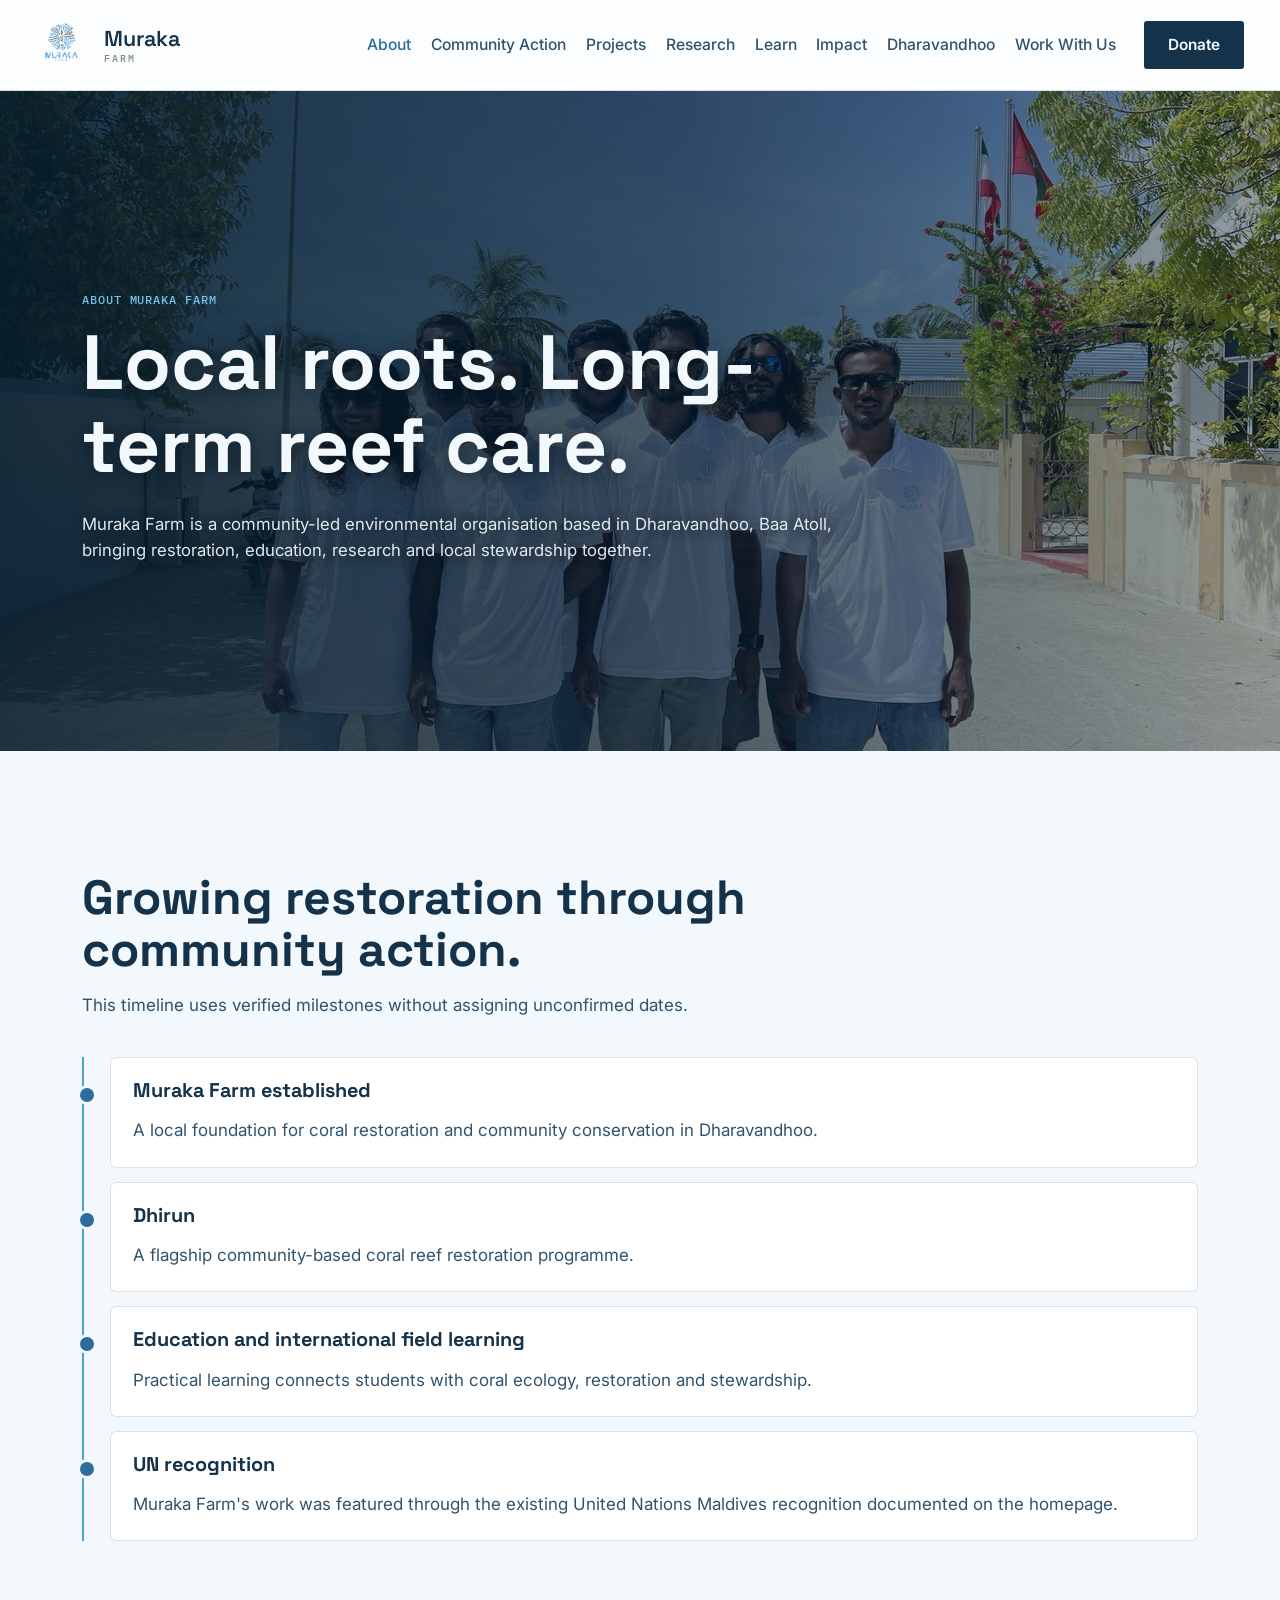
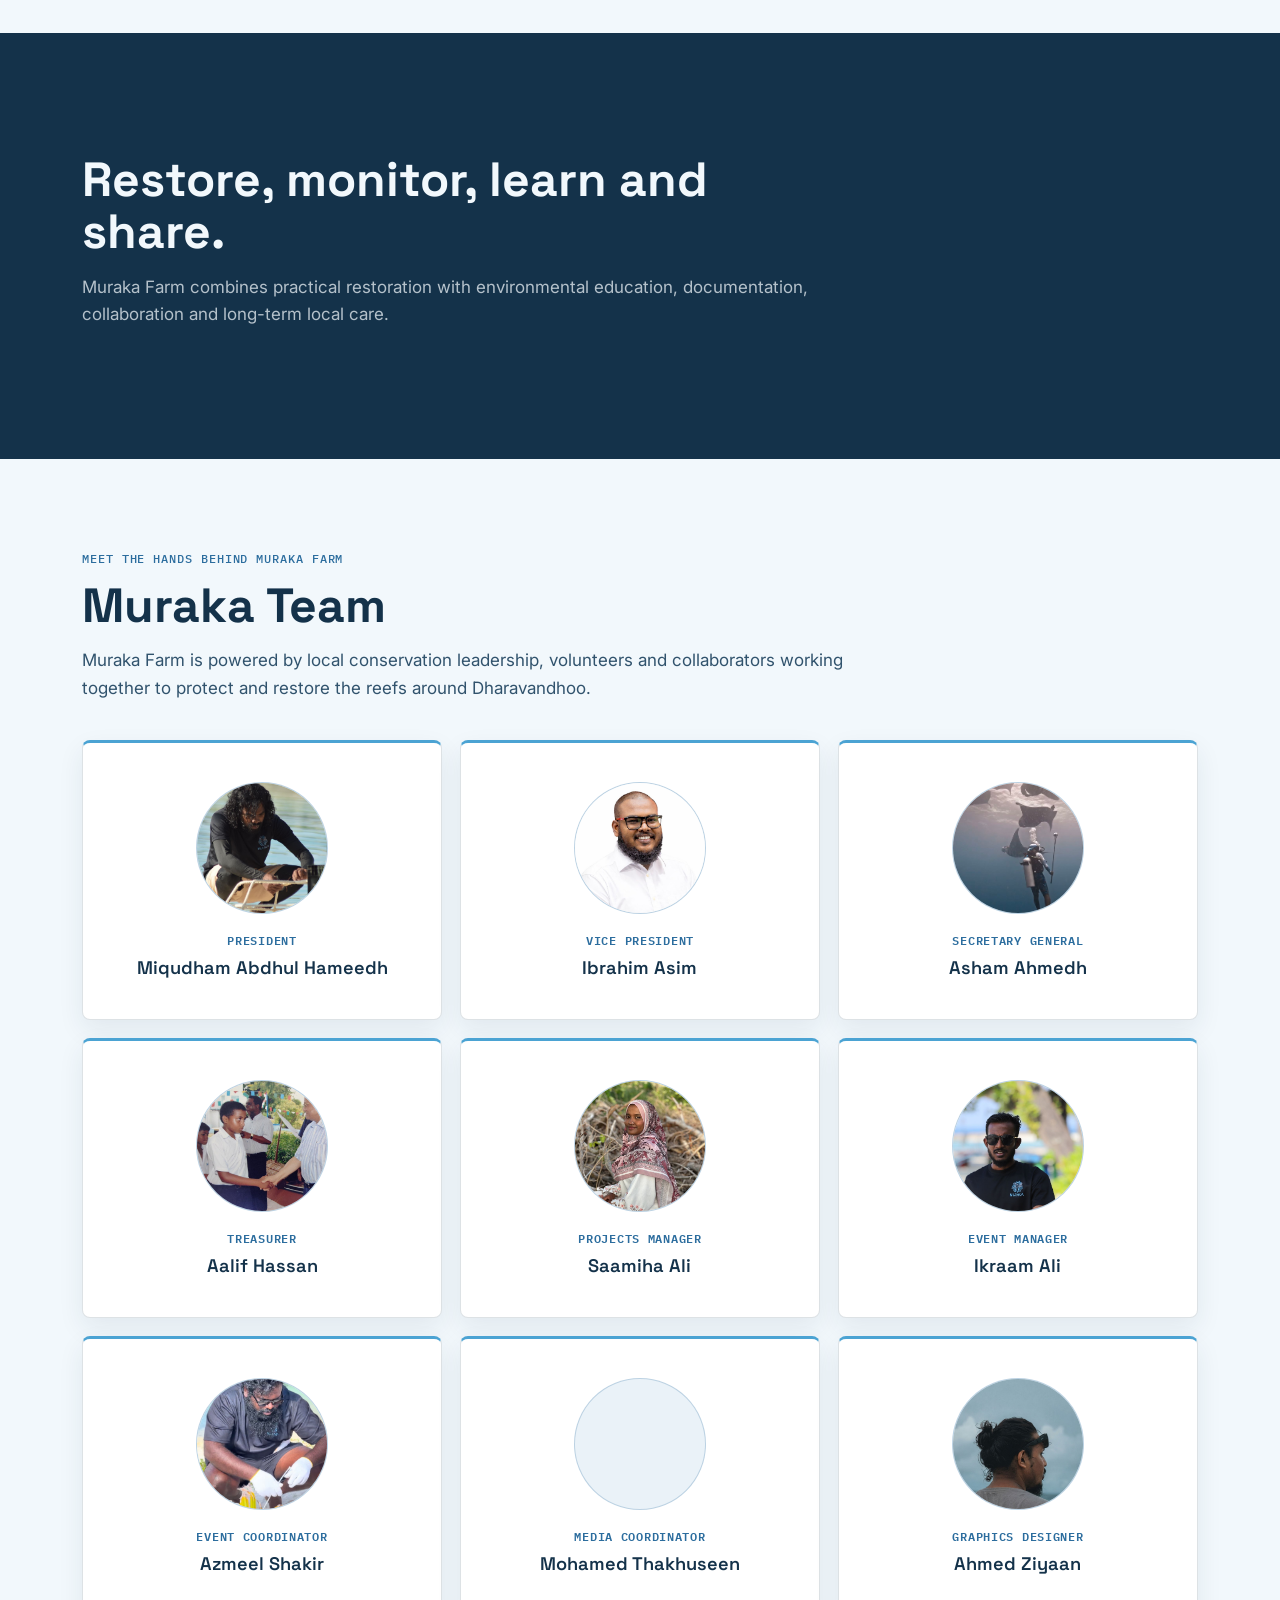
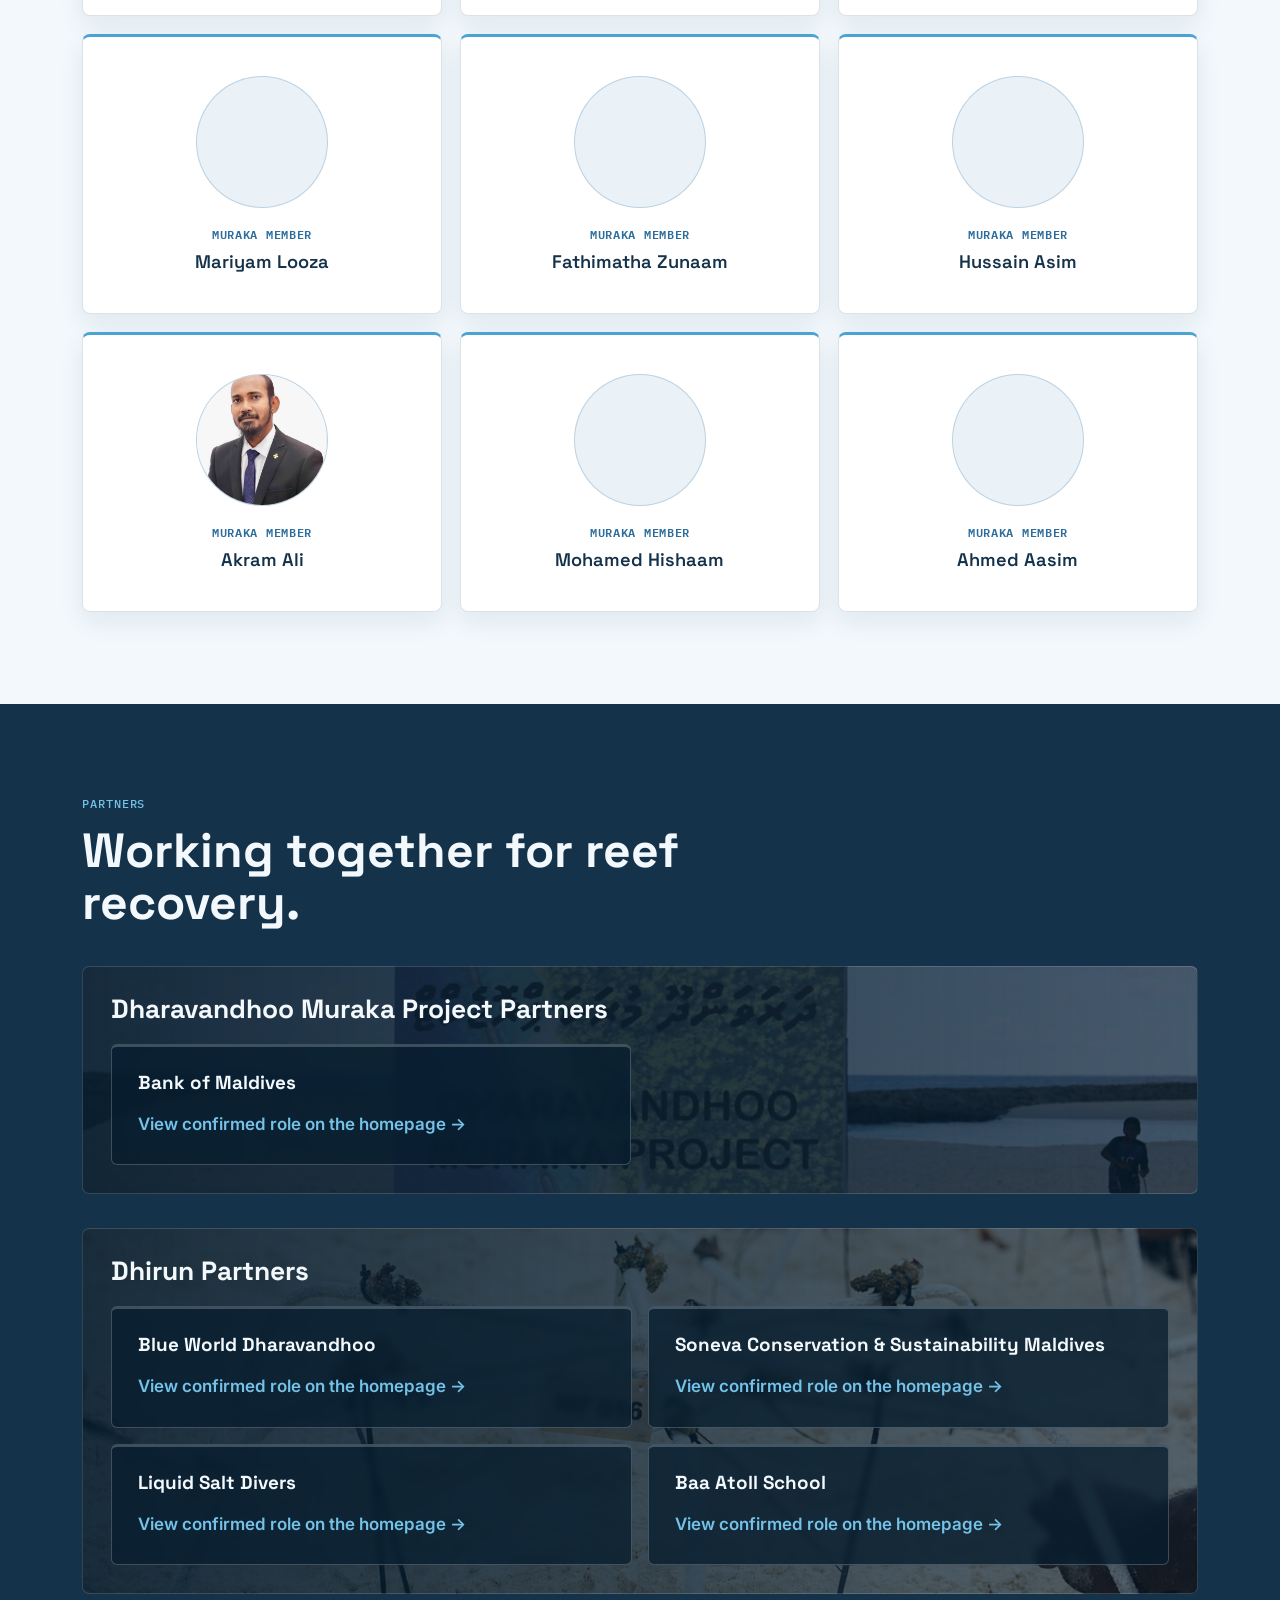
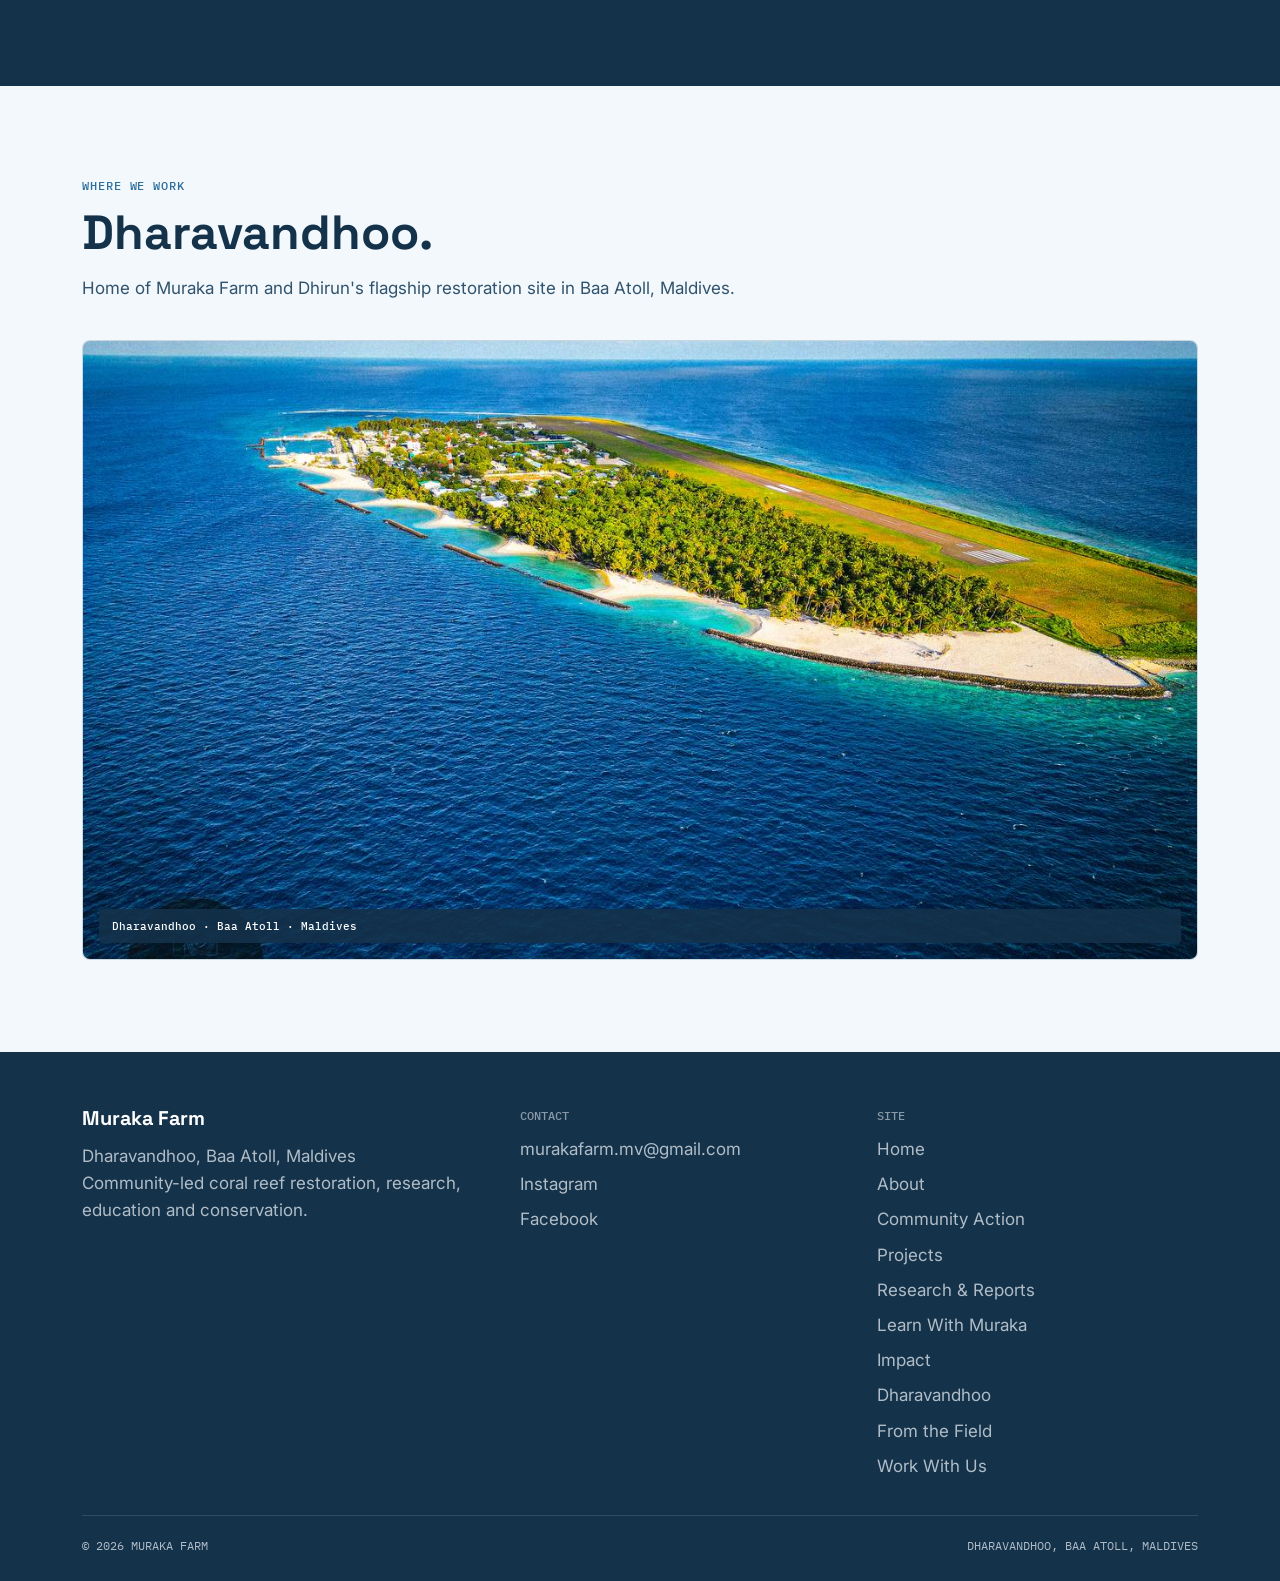
==== about.html @ 79401242 "Add files via upload" ====
<!doctype html>
<html lang="en">
  <head>
    <meta charset="utf-8" />
    <meta name="viewport" content="width=device-width,initial-scale=1" />
    <title>About Muraka Farm | Community-Led Reef Restoration Maldives</title>
    <meta
      name="description"
      content="Learn about Muraka Farm, its community-led approach, collaborators and work in Dharavandhoo."
    />
    <link rel="canonical" href="https://murakafarm.org/about.html" />
    <meta
      property="og:title"
      content="About Muraka Farm | Community-Led Reef Restoration Maldives"
    />
    <meta
      property="og:description"
      content="Learn about Muraka Farm, its community-led approach, collaborators and work in Dharavandhoo."
    />
    <meta property="og:url" content="https://murakafarm.org/about.html" />
    <meta property="og:type" content="website" />
    <meta name="twitter:card" content="summary" />
    <meta
      name="twitter:title"
      content="About Muraka Farm | Community-Led Reef Restoration Maldives"
    />
    <meta
      name="twitter:description"
      content="Learn about Muraka Farm, its community-led approach, collaborators and work in Dharavandhoo."
    />
    <link rel="icon" href="images/muraka-logo.png" />
    <link rel="apple-touch-icon" href="images/muraka-logo.png" />
    <link rel="preconnect" href="https://fonts.googleapis.com" />
    <link rel="preconnect" href="https://fonts.gstatic.com" crossorigin />
    <link
      href="https://fonts.googleapis.com/css2?family=IBM+Plex+Mono:wght@400;500;600&family=Inter:wght@400;500;600;700&family=Space+Grotesk:wght@500;600;700&display=swap"
      rel="stylesheet"
    />
    <link rel="stylesheet" href="css/muraka-pages.css" />
    <link rel="stylesheet" href="css/mobile-responsive.css" />
    <link rel="stylesheet" href="css/about.css" />
  </head>
  <body>
    <header>
      <div class="navbar">
        <a class="brand" href="index.html#home"
          ><img src="images/muraka-logo.png" alt="Muraka Farm" /><span
            >Muraka<small>FARM</small></span
          ></a
        ><button
          class="nav-toggle"
          type="button"
          aria-expanded="false"
          aria-controls="primaryNav"
          aria-label="Open navigation menu"
        >
          <svg viewBox="0 0 24 24" aria-hidden="true">
            <path d="M4 7h16M4 12h16M4 17h16" />
          </svg>
        </button>
        <nav id="primaryNav" aria-label="Primary navigation">
          <ul>
            <li><a href="about.html" aria-current="page">About</a></li>
            <li><a href="community-action.html">Community Action</a></li>
            <li><a href="projects.html">Projects</a></li>
            <li><a href="research.html">Research</a></li>
            <li><a href="learn.html">Learn</a></li>
            <li><a href="impact.html">Impact</a></li>
            <li><a href="dharavandhoo.html">Dharavandhoo</a></li>
            <li><a href="work-with-us.html">Work With Us</a></li>
            <li class="mobile-menu-donate">
              <a href="index.html#donate">Donate</a>
            </li>
          </ul>
        </nav>
        <a class="nav-cta" href="index.html#donate">Donate</a>
      </div>
    </header>
    <main>
      <section class="hero about-hero">
        <div class="wrap about-hero-grid">
          <div class="hero-inner">
            <span class="tag">About Muraka Farm</span>
            <h1>Local roots. Long-term reef care.</h1>
            <p>
              Muraka Farm is a community-led environmental organisation based in
              Dharavandhoo, Baa Atoll, bringing restoration, education, research
              and local stewardship together.
            </p>
          </div>
        </div>
      </section>
      <section>
        <div class="wrap">
          <div class="head">
            <span class="tag">Our story</span>
            <h2>Growing restoration through community action.</h2>
            <p>
              This timeline uses verified milestones without assigning
              unconfirmed dates.
            </p>
          </div>
          <div class="timeline">
            <article>
              <h3>Muraka Farm established</h3>
              <p class="copy">
                A local foundation for coral restoration and community
                conservation in Dharavandhoo.
              </p>
            </article>
            <article>
              <h3>Dhirun</h3>
              <p class="copy">
                A flagship community-based coral reef restoration programme.
              </p>
            </article>
            <article>
              <h3>Education and international field learning</h3>
              <p class="copy">
                Practical learning connects students with coral ecology,
                restoration and stewardship.
              </p>
            </article>
            <article>
              <h3>UN recognition</h3>
              <p class="copy">
                Muraka Farm's work was featured through the existing United
                Nations Maldives recognition documented on the homepage.
              </p>
            </article>
          </div>
          <!-- TODO: add confirmed milestone dates when available -->
        </div>
      </section>
      <section class="dark">
        <div class="wrap">
          <div class="head">
            <span class="tag">Our approach</span>
            <h2>Restore, monitor, learn and share.</h2>
            <p>
              Muraka Farm combines practical restoration with environmental
              education, documentation, collaboration and long-term local care.
            </p>
          </div>
        </div>
      </section>
      <section class="team-section" aria-labelledby="muraka-team-title">
        <div class="wrap">
          <div class="head">
            <span class="tag">Meet the hands behind Muraka Farm</span>
            <h2 id="muraka-team-title">Muraka Team</h2>
            <p>
              Muraka Farm is powered by local conservation leadership,
              volunteers and collaborators working together to protect and
              restore the reefs around Dharavandhoo.
            </p>
          </div>

          <div class="muraka-team">
            <ul class="team-grid" aria-label="Muraka Team profiles">
              <li><article class="team-profile-card" aria-label="President profile"><!-- President's profile photograph. --><img class="team-profile-photo" src="images/photo_2026-08-13_22-08-09.jpg" alt="Miqudham Abdhul Hameedh, President" width="854" height="1280" loading="lazy" decoding="async"><p class="team-profile-card__position">President</p><!-- President's name. --><h4>Miqudham Abdhul Hameedh</h4></article></li>
              <li><article class="team-profile-card" aria-label="Vice President profile"><!-- Vice President's profile photograph. --><img class="team-profile-photo" src="images/photo_2026-08-13_21-21-42.jpg" alt="Ibrahim Asim, Vice President" width="853" height="1280" loading="lazy" decoding="async"><p class="team-profile-card__position">Vice President</p><!-- Vice President's name. --><h4>Ibrahim Asim</h4></article></li>
              <li><article class="team-profile-card" aria-label="Asham Ahmedh, Secretary General"><!-- Secretary General's profile photograph. --><img class="team-profile-photo" src="images/photo_2026-08-14_22-20-13%20(2).jpg" alt="Asham Ahmedh, Secretary General" width="662" height="1280" loading="lazy" decoding="async"><p class="team-profile-card__position">Secretary General</p><!-- Secretary General's name. --><h4>Asham Ahmedh</h4></article></li>
              <li><article class="team-profile-card" aria-label="Treasurer profile"><!-- Treasurer's profile photograph. --><img class="team-profile-photo" src="images/photo_2026-08-13_22-08-36.jpg" alt="Aalif Hassan, Treasurer" width="1280" height="958" loading="lazy" decoding="async"><p class="team-profile-card__position">Treasurer</p><!-- Treasurer's name. --><h4>Aalif Hassan</h4></article></li>
              <li><article class="team-profile-card" aria-label="Saamiha Ali, Projects Manager"><!-- Projects Manager's profile photograph. --><img class="team-profile-photo" src="images/photo_2026-08-14_14-00-15.jpg" alt="Saamiha Ali, Projects Manager" width="960" height="1280" loading="lazy" decoding="async"><p class="team-profile-card__position">Projects Manager</p><!-- Projects Manager's name. --><h4>Saamiha Ali</h4></article></li>
              <li><article class="team-profile-card" aria-label="Event Manager profile"><!-- Event Manager's profile photograph. --><img class="team-profile-photo" src="images/photo_2026-08-13_21-58-36.jpg" alt="Ikraam Ali, Event Manager" width="1280" height="854" loading="lazy" decoding="async"><p class="team-profile-card__position">Event Manager</p><!-- Event Manager's name. --><h4>Ikraam Ali</h4></article></li>
              <li><article class="team-profile-card" aria-label="Event Coordinator profile"><!-- Event Coordinator's profile photograph. --><img class="team-profile-photo" src="images/photo_2026-08-13_21-49-45.jpg" alt="Azmeel Shakir, Event Coordinator" width="826" height="1280" loading="lazy" decoding="async"><p class="team-profile-card__position">Event Coordinator</p><!-- Event Coordinator's name. --><h4>Azmeel Shakir</h4></article></li>
              <li><article class="team-profile-card" aria-label="Media Coordinator profile"><!-- Media Coordinator's profile photograph. --><img class="team-profile-photo" src="images/photo_2026-08-13_21-21-33.jpg" alt="Mohamed Thakhuseen, Media Coordinator" width="960" height="1280" loading="lazy" decoding="async"><p class="team-profile-card__position">Media Coordinator</p><!-- Media Coordinator's name. --><h4>Mohamed Thakhuseen</h4></article></li>
              <li><article class="team-profile-card" aria-label="Graphics Designer profile"><!-- Graphics Designer's profile photograph. --><img class="team-profile-photo" src="images/photo_2026-08-14_14-10-51.jpg" alt="Ahmed Ziyaan, Graphics Designer" width="1008" height="1280" loading="lazy" decoding="async"><p class="team-profile-card__position">Graphics Designer</p><!-- Graphics Designer's name. --><h4>Ahmed Ziyaan</h4></article></li>
              <li><article class="team-profile-card" aria-label="Mariyam Looza, Muraka Member"><!-- Muraka Member's profile photograph. --><img class="team-profile-photo" src="images/photo_2026-08-14_14-00-58.jpg" alt="Mariyam Looza, Muraka Member" width="960" height="1280" loading="lazy" decoding="async"><p class="team-profile-card__position">Muraka Member</p><!-- Muraka Member's name. --><h4>Mariyam Looza</h4></article></li>
              <li><article class="team-profile-card" aria-label="Fathimatha Zunaam, Muraka Member"><!-- Fathimatha Zunaam's profile photograph. --><img class="team-profile-photo" src="images/IMG_7886.JPG" alt="Fathimatha Zunaam, Muraka Member" width="735" height="980" loading="lazy" decoding="async"><p class="team-profile-card__position">Muraka Member</p><!-- Muraka Member's name. --><h4>Fathimatha Zunaam</h4></article></li>
              <li><article class="team-profile-card" aria-label="Hussain Asim, Muraka Member"><!-- Hussain Asim's profile photograph. --><img class="team-profile-photo" src="images/photo_2026-08-13_22-04-03.jpg" alt="Hussain Asim, Muraka Member" width="960" height="1280" loading="lazy" decoding="async"><p class="team-profile-card__position">Muraka Member</p><!-- Muraka Member's name. --><h4>Hussain Asim</h4></article></li>
              <li><article class="team-profile-card" aria-label="Akram Ali, Muraka Member"><!-- Akram Ali's profile photograph. --><img class="team-profile-photo" src="images/photo_2026-08-14_22-43-56.jpg" alt="Akram Ali, Muraka Member" width="996" height="1280" loading="lazy" decoding="async"><p class="team-profile-card__position">Muraka Member</p><!-- Muraka Member's name. --><h4>Akram Ali</h4></article></li>
              <li><article class="team-profile-card" aria-label="Mohamed Hishaam, Muraka Member"><!-- Mohamed Hishaam's profile photograph. --><img class="team-profile-photo" src="images/photo_2026-08-14_22-20-13.jpg" alt="Mohamed Hishaam, Muraka Member" width="1280" height="855" loading="lazy" decoding="async"><p class="team-profile-card__position">Muraka Member</p><!-- Muraka Member's name. --><h4>Mohamed Hishaam</h4></article></li>
              <li><article class="team-profile-card" aria-label="Ahmed Aasim, Muraka Member"><!-- Ahmed Aasim's profile photograph. --><img class="team-profile-photo" src="images/photo_2026-08-14_22-36-13.jpg" alt="Ahmed Aasim, Muraka Member" width="854" height="1280" loading="lazy" decoding="async"><p class="team-profile-card__position">Muraka Member</p><!-- Muraka Member's name. --><h4>Ahmed Aasim</h4></article></li>
            </ul>
          </div>
        </div>
      </section>
      <section class="dark">
        <div class="wrap">
          <div class="head">
            <span class="tag">Partners</span>
            <h2>Working together for reef recovery.</h2>
          </div>
          <div class="about-partner-groups">
            <section class="about-partner-group about-partner-group--dharavandhoo" aria-labelledby="dharavandhoo-muraka-partners-title">
              <h3 class="about-partner-group__title" id="dharavandhoo-muraka-partners-title">Dharavandhoo Muraka Project Partners</h3>
              <div class="grid about-partner-grid about-partner-grid--single">
                <article class="card">
                  <h3>Bank of Maldives</h3>
                  <a href="index.html#partners"
                    >View confirmed role on the homepage →</a
                  >
                </article>
              </div>
            </section>
            <section class="about-partner-group about-partner-group--dhirun" aria-labelledby="dhirun-partners-title">
              <h3 class="about-partner-group__title" id="dhirun-partners-title">Dhirun Partners</h3>
              <div class="grid about-partner-grid">
                <article class="card">
                  <h3>Blue World Dharavandhoo</h3>
                  <a href="index.html#partners"
                    >View confirmed role on the homepage →</a
                  >
                </article>
                <article class="card">
                  <h3>Soneva Conservation & Sustainability Maldives</h3>
                  <a href="index.html#partners"
                    >View confirmed role on the homepage →</a
                  >
                </article>
                <article class="card">
                  <h3>Liquid Salt Divers</h3>
                  <a href="index.html#partners"
                    >View confirmed role on the homepage →</a
                  >
                </article>
                <article class="card">
                  <h3>Baa Atoll School</h3>
                  <a href="index.html#partners"
                    >View confirmed role on the homepage →</a
                  >
                </article>
              </div>
            </section>
          </div>
        </div>
      </section>
      <section>
        <div class="wrap">
          <div class="head">
            <span class="tag">Where we work</span>
            <h2>Dharavandhoo.</h2>
            <p>
              Home of Muraka Farm and Dhirun's flagship restoration site in Baa
              Atoll, Maldives.
            </p>
          </div>
          <div
            class="location-gallery"
            aria-label="View of Dharavandhoo and its surrounding reef"
          >
            <figure class="location-photo">
              <img
                src="images/dharavandhoo-aerial.jpg"
                alt="Aerial view of Dharavandhoo island and its surrounding reef"
                loading="lazy"
                decoding="async"
              />
              <figcaption class="location-caption">
                Dharavandhoo · Baa Atoll · Maldives
              </figcaption>
            </figure>
          </div>
        </div>
      </section>
    </main>
    <footer>
      <div class="wrap">
        <div class="footer-grid">
          <div>
            <h3>Muraka Farm</h3>
            <p>
              Dharavandhoo, Baa Atoll, Maldives<br />Community-led coral reef
              restoration, research, education and conservation.
            </p>
          </div>
          <div>
            <h4>Contact</h4>
            <ul>
              <li>
                <a href="mailto:murakafarm.mv@gmail.com"
                  >murakafarm.mv@gmail.com</a
                >
              </li>
              <li>
                <a
                  href="https://www.instagram.com/murakafarm.drv"
                  target="_blank"
                  rel="noopener noreferrer"
                  >Instagram</a
                >
              </li>
              <li>
                <a
                  href="https://web.facebook.com/murakafarm.mv/"
                  target="_blank"
                  rel="noopener noreferrer"
                  >Facebook</a
                >
              </li>
            </ul>
          </div>
          <div>
            <h4>Site</h4>
            <ul>
              <li><a href="index.html#home">Home</a></li>
              <li><a href="about.html" aria-current="page">About</a></li>
              <li><a href="community-action.html">Community Action</a></li>
              <li><a href="projects.html">Projects</a></li>
              <li><a href="research.html">Research &amp; Reports</a></li>
              <li><a href="learn.html">Learn With Muraka</a></li>
              <li><a href="impact.html">Impact</a></li>
              <li><a href="dharavandhoo.html">Dharavandhoo</a></li>
              <li><a href="field-updates.html">From the Field</a></li>
              <li><a href="work-with-us.html">Work With Us</a></li>
            </ul>
          </div>
        </div>
        <div class="footer-bottom">
          <span>© 2026 MURAKA FARM</span
          ><span>DHARAVANDHOO, BAA ATOLL, MALDIVES</span>
        </div>
      </div>
    </footer>
    <script src="js/muraka-pages.js"></script>
  </body>
</html>
---- css/muraka-pages.css ----
:root{--paper:#f2f8fc;--tint:#eaf2f8;--navy:#14324a;--soft:#31536d;--blue:#4ba3d3;--deep:#2c6d9e;--bright:#74c2e8;--line:rgba(20,50,74,.14)}*{box-sizing:border-box;margin:0;padding:0}html{scroll-behavior:smooth;scroll-padding-top:82px}body{overflow-x:hidden;background:var(--paper);color:var(--navy);font:17px/1.6 Inter,sans-serif}h1,h2,h3{font-family:"Space Grotesk",sans-serif;line-height:1.08}a{color:inherit}a:focus-visible,button:focus-visible{outline:3px solid var(--bright);outline-offset:3px}.wrap{width:min(1180px,100%);margin:auto;padding:0 32px}section{padding:92px 0}.tag{display:block;margin-bottom:14px;color:var(--deep);font:500 .72rem "IBM Plex Mono",monospace;letter-spacing:.08em;text-transform:uppercase}.head{max-width:780px;margin-bottom:38px}.head h2{font-size:clamp(2rem,4vw,3rem)}.head p,.copy{margin-top:16px;color:var(--soft)}.btn{display:inline-block;padding:12px 22px;border:1px solid var(--navy);border-radius:3px;text-decoration:none;font-weight:600}.btn.primary{background:var(--navy);color:var(--paper)}header{position:sticky;top:0;z-index:50;border-bottom:1px solid var(--line);background:rgba(251,253,254,.94);backdrop-filter:blur(7px)}header.scrolled{box-shadow:0 8px 24px rgba(10,31,47,.07)}.navbar{display:flex;align-items:center;gap:24px;max-width:1440px;margin:auto;padding:14px 32px}.brand{display:flex;align-items:center;gap:11px;text-decoration:none;font:600 1.16rem "Space Grotesk",sans-serif}.brand img{height:36px;width:auto}.brand small{display:block;color:#808888;font:500 .54rem "IBM Plex Mono",monospace;letter-spacing:.2em}.navbar nav{margin-left:auto}.navbar ul{display:flex;align-items:center;gap:clamp(12px,1.5vw,23px);list-style:none}.navbar nav a{color:var(--soft);font-size:.85rem;font-weight:500;text-decoration:none;white-space:nowrap}.navbar nav a:hover,.navbar nav a[aria-current=page]{color:var(--deep)}.nav-toggle{display:none;width:42px;height:42px;border:1px solid var(--line);background:var(--paper);color:var(--navy)}.nav-toggle svg{width:22px;fill:none;stroke:currentColor;stroke-width:2}.nav-cta{padding:10px 19px;border-radius:3px;background:var(--navy);color:var(--paper);font-size:.86rem;font-weight:600;text-decoration:none}.hero{position:relative;overflow:hidden;padding:108px 0 94px;background:var(--tint);border-bottom:1px solid var(--line)}.hero:after{content:"";position:absolute;right:-170px;bottom:-240px;width:560px;height:560px;border:1px solid rgba(75,163,211,.22);border-radius:50%;box-shadow:0 0 0 75px rgba(75,163,211,.05),0 0 0 150px rgba(75,163,211,.03)}.hero-inner{position:relative;z-index:1}.hero h1{max-width:16ch;font-size:clamp(2.8rem,6vw,5rem)}.hero p{max-width:72ch;margin-top:24px;color:var(--soft);font-size:1.05rem}.actions{display:flex;flex-wrap:wrap;gap:13px;margin-top:30px}.grid{display:grid;grid-template-columns:repeat(3,minmax(0,1fr));gap:16px}.card{min-width:0;padding:26px;border:1px solid var(--line);border-top:3px solid var(--blue);border-radius:6px;background:#e1eef5}.card .meta{display:block;margin-bottom:12px;color:var(--deep);font:500 .68rem "IBM Plex Mono",monospace;letter-spacing:.04em;text-transform:uppercase}.card h3{font-size:1.18rem;overflow-wrap:anywhere}.card p{margin-top:11px;color:var(--soft);font-size:.9rem}.card a{display:inline-block;margin-top:18px;color:var(--deep);font-weight:600;text-decoration:none}.dark{background:var(--navy);color:var(--paper)}.dark .tag{color:var(--bright)}.dark .head p,.dark .copy{color:rgba(242,248,252,.72)}.dark .card{border-color:rgba(242,248,252,.18);background:rgba(242,248,252,.06)}.dark .card p{color:rgba(242,248,252,.72)}.empty{padding:38px;border:1px dashed rgba(44,109,158,.38);border-radius:6px;background:white;text-align:center}.empty strong{display:block;color:var(--deep);font:600 .76rem "IBM Plex Mono",monospace;letter-spacing:.07em;text-transform:uppercase}.empty p{max-width:68ch;margin:13px auto 0;color:var(--soft)}.metric strong{display:block;font:600 clamp(2.2rem,4vw,3.4rem) "Space Grotesk",sans-serif}.timeline{display:grid;gap:14px;border-left:2px solid var(--blue);padding-left:26px}.timeline article{position:relative;padding:22px;border:1px solid var(--line);border-radius:6px;background:white}.timeline article:before{content:"";position:absolute;left:-34px;top:27px;width:14px;height:14px;border:3px solid var(--paper);border-radius:50%;background:var(--deep)}footer{padding:56px 0 28px;background:var(--navy);color:rgba(242,248,252,.7)}.footer-grid{display:grid;grid-template-columns:1.25fr 1fr 1fr;gap:36px;padding-bottom:35px;border-bottom:1px solid rgba(255,255,255,.12)}footer h3{margin-bottom:13px;color:white}footer h4{margin-bottom:13px;color:rgba(255,255,255,.5);font:500 .72rem "IBM Plex Mono",monospace;text-transform:uppercase}footer ul{display:grid;gap:8px;list-style:none}footer a{text-decoration:none}.footer-bottom{display:flex;justify-content:space-between;gap:12px;padding-top:22px;font:400 .76rem "IBM Plex Mono",monospace}.reveal{opacity:1}.motion-ready .reveal{transition:opacity .75s cubic-bezier(.22,1,.36,1),transform .75s cubic-bezier(.22,1,.36,1);transition-delay:var(--delay,0ms)}.motion-ready .reveal:not(.is-visible){opacity:0;transform:translateY(22px)}@media(max-width:1080px){.nav-toggle{display:grid;place-items:center;margin-left:auto}.navbar nav{display:none;position:absolute;top:65px;right:20px;left:20px;max-height:calc(100vh - 82px);overflow:auto;border:1px solid var(--line);background:var(--paper);box-shadow:0 14px 30px rgba(20,50,74,.12)}.navbar nav.is-open{display:block}.navbar ul{flex-direction:column;align-items:stretch;gap:0}.navbar nav a{padding:12px 18px}.grid{grid-template-columns:repeat(2,1fr)}.footer-grid{grid-template-columns:1fr}}@media(max-width:600px){.wrap,.navbar{padding-left:20px;padding-right:20px}section{padding:70px 0}.hero{padding:80px 0 70px}.nav-cta{display:inline-block;padding:9px 12px;font-size:.78rem}.grid{grid-template-columns:1fr}.actions{flex-direction:column}.actions .btn{text-align:center}.footer-bottom{flex-direction:column}}@media(prefers-reduced-motion:reduce){*{scroll-behavior:auto!important;transition:none!important;animation:none!important}.motion-ready .reveal,.motion-ready .reveal:not(.is-visible){opacity:1!important;transform:none!important}}
.project-gallery{display:grid;gap:16px;margin-top:32px}.project-gallery__photo{position:relative;min-width:0;overflow:hidden;border:1px solid var(--line);border-radius:6px;background:var(--navy)}.project-gallery__photo img{display:block;width:100%;height:100%;object-fit:cover}.project-gallery--two{grid-template-columns:minmax(0,1.45fr) minmax(240px,.75fr);height:clamp(400px,42vw,560px)}.project-gallery--two .project-gallery__photo:nth-child(2) img{object-position:center 58%}.project-gallery--three{grid-template-columns:repeat(3,minmax(0,1fr))}.project-gallery--three .project-gallery__photo{aspect-ratio:2/3}.dark .project-gallery__photo{border-color:rgba(242,248,252,.18)}@media(max-width:768px){.project-gallery--two,.project-gallery--three{grid-template-columns:1fr;height:auto}.project-gallery--two .project-gallery__photo:first-child{aspect-ratio:3/2}.project-gallery--two .project-gallery__photo:nth-child(2),.project-gallery--three .project-gallery__photo{aspect-ratio:3/4}}

/* Larger, consistent site navigation. */
html{scroll-padding-top:104px}
.navbar{gap:28px;padding:18px 36px}
.brand{gap:14px;font-size:1.35rem}
.brand img{width:auto;height:54px;flex:0 0 auto}
.brand small{font-size:.6rem}
.navbar ul{gap:clamp(14px,1.55vw,25px)}
.navbar nav a{font-size:.98rem}
.nav-toggle{width:48px;height:48px}
.nav-toggle svg{width:25px}
.nav-cta{padding:12px 24px;font-size:.96rem}
---- css/mobile-responsive.css ----
/* Muraka Farm mobile responsive system — desktop is intentionally untouched. */
.mobile-menu-donate{display:none}
header{position:fixed!important;top:0;right:0;left:0;width:100%;z-index:90}
body{padding-top:65px}
html,body{max-width:100%;overflow-x:hidden}
img,svg{max-width:100%}
@media (max-width:1080px){.navbar{position:relative;min-height:68px}.navbar nav,header nav{top:100%;z-index:60}.navbar nav a,header nav a{display:flex;align-items:center;min-height:48px;white-space:normal}.mobile-menu-donate{display:list-item}.mobile-menu-donate a{background:var(--navy);color:var(--paper)!important}.navbar>.nav-cta{display:none}.grid{gap:14px}}
@media (max-width:768px){body{font-size:16px;line-height:1.6}.wrap{padding-inline:24px}section{padding:76px 0}.hero{padding-top:72px;padding-bottom:64px}.hero h1,h1.display{font-size:clamp(2.3rem,8vw,3.6rem);line-height:1.02}.hero p,.hero-sub{font-size:1rem}.grid{grid-template-columns:1fr}.card{padding:22px}.footer-grid{grid-template-columns:1fr;gap:30px}.footer-bottom{flex-direction:column}.motion-ready .reveal:not(.is-visible),.motion-ready .reveal-left:not(.is-visible),.motion-ready .reveal-right:not(.is-visible){transform:translate3d(0,12px,0)}}
@media (max-width:560px){
html{scroll-padding-top:66px}body{font-size:15.75px;line-height:1.62}img{max-width:100%}.wrap,.navbar{padding-inline:20px}.navbar{min-height:64px;padding-block:10px;gap:12px}.brand{font-size:1.05rem}.brand img{height:34px!important}.nav-toggle{width:44px;height:44px;margin-left:auto;margin-right:0}.navbar nav,header nav{left:12px;right:12px;max-height:calc(100dvh - 76px)}.navbar nav a,header nav a{min-height:48px;padding:12px 18px}
main,section,.wrap,.grid,.card,article,aside,figure,.hero-inner,.hero-stats,.hero-actions,.section-head{min-width:0;max-width:100%}h1,h2,h3,p,a,dt,dd{overflow-wrap:break-word}h1,h2,h3,.section-head h2{white-space:normal}
section{padding:60px 0}.hero{padding:56px 20px 52px}.hero .wrap{padding-inline:0}.hero h1,h1.display{max-width:none;font-size:clamp(2.15rem,10vw,2.8rem);line-height:1}.hero p,.hero-sub{margin-top:18px;max-width:100%;font-size:1rem;line-height:1.6}.hero-mark{top:18px;right:-34px;width:200px!important;height:200px!important;opacity:.16!important;transform:none!important}.eyebrow{margin-bottom:18px;font-size:.68rem;line-height:1.5}.hero-actions,.actions{display:flex;flex-direction:column;gap:10px;margin-top:26px}.hero-actions .btn,.actions .btn{display:flex;align-items:center;justify-content:center;width:100%;min-height:46px;padding:11px 18px;text-align:center}
.hero-stats{display:grid;grid-template-columns:repeat(2,minmax(0,1fr));gap:0;width:100%;margin-top:34px}.hero-stats>div{min-width:0;padding:16px 12px 14px 0}.hero-stats>div:nth-child(2){padding-left:16px;border-left:1px solid var(--line)}.hero-stats>div:nth-child(3){grid-column:1/-1;width:100%;border-top:1px solid var(--line)}.stat-num{font-size:1.75rem}.stat-label{font-size:.76rem;line-height:1.4}
.section-head,.head{margin-bottom:30px}.section-head h2,.head h2{font-size:clamp(1.8rem,8vw,2.15rem);line-height:1.08}.section-tag,.tag{font-size:.68rem}.about-intro{font-size:1rem;margin-bottom:28px}.about-card,.card,.partner-card,.partner-detail,.involve-card{min-width:0;padding:20px}.heat-panel,.quote-block,.recognition-story,.ranum-learning,.research-gateway{padding:22px 20px}.evidence-callout{grid-template-columns:1fr}.evidence-callout .foot{grid-column:1}.process-item{grid-template-columns:1fr;padding:24px 0;gap:8px}.process-item h3{font-size:1.25rem}
.achievement-grid{grid-template-columns:repeat(2,minmax(0,1fr));gap:12px}.achievement-card{min-width:0;padding:22px 16px}.achievement-card-image{width:calc(100% + 32px);margin:-22px -16px 18px;height:150px}.recognition-grid,.why-grid,.place-grid,.dhirun-grid,.ranum-intro,.hiriya-grid,.coral-quest-grid{grid-template-columns:1fr;gap:28px}.recognition-action,.ranum-copy .btn{width:100%;min-height:46px;text-align:center}.dhirun-visual{min-height:0}.dhirun-photo{min-height:260px}.dhirun-collaborators{grid-template-columns:1fr}.dhirun-pillars{grid-template-columns:1fr}.community-events{padding:48px 0}.community-events .section-head{margin-bottom:22px;padding:18px}.event-grid{grid-template-columns:1fr;gap:12px;align-items:start}.event-card,.event-card:first-child,.event-card:nth-child(2){grid-column:auto}.event-photo-placeholder{min-height:40px;padding:8px 14px}.event-photo-gallery,.event-card:first-child .event-photo-gallery,.event-card:nth-child(2) .event-photo-gallery,.event-card:nth-child(3) .event-photo-gallery{grid-template-columns:1fr;height:auto;padding:8px}.event-photo-gallery img{height:auto;max-height:none;object-fit:contain}.event-photo-gallery img+img{border-top:1px solid rgba(251,253,254,0.2);border-left:0}.event-copy{padding:18px}
.bml-project-card{padding:20px}.bml-project-gallery{grid-template-columns:1fr;height:auto}.bml-project-photo{aspect-ratio:4/5}.field-learning-examples,.things-grid,.partner-grid,.partner-detail-grid,.involve-grid{grid-template-columns:1fr}.discover-panel{margin-top:56px;padding:28px 20px;border-radius:7px}.discover-panel-head{margin-bottom:24px}.discover-panel::after{top:-190px;right:-210px}.thing-card img{height:240px}.ranum-collage-support,.hiriya-gallery-support{grid-template-columns:repeat(2,minmax(0,1fr))}.ranum-details,.hiriya-details,.coral-quest-details{grid-template-columns:1fr;padding:19px}.ranum-details dt,.hiriya-details dt,.coral-quest-details dt{padding-bottom:3px;border-bottom:0}.ranum-details dd,.hiriya-details dd,.coral-quest-details dd{padding-top:0;overflow-wrap:anywhere}
.coral-quest-collage,.coral-quest-callout>.coral-quest-collage{grid-template-columns:1fr;grid-template-rows:none;height:auto}.coral-quest-photo-main,.coral-quest-classroom-photo,.coral-quest-local-photo{grid-column:auto;grid-row:auto;width:100%;margin-top:18px}.coral-quest-callout{grid-template-columns:1fr;padding:20px 18px}.latest-instagram,.research-gateway{align-items:flex-start;flex-direction:column;gap:18px}.latest-instagram a,.research-gateway>a{min-height:44px}.cta-band .btn{width:100%;min-height:46px;text-align:center}.empty{padding:26px 18px;text-align:left}.empty p{margin-inline:0}
footer{padding:48px 0 24px}.footer-grid{gap:28px;padding-bottom:30px}footer a{display:inline-flex;align-items:center;min-height:44px}.footer-bottom{font-size:.7rem;line-height:1.55}.volunteer-modal,.adoption-modal,.donation-modal,.partnership-modal,.research-modal{padding:12px}.volunteer-dialog,.adoption-dialog,.donation-dialog,.partnership-dialog,.research-dialog{width:100%;max-height:calc(100dvh - 24px);padding:28px 20px 22px;overflow-y:auto;overscroll-behavior:contain}.volunteer-close,.adoption-close,.donation-close,.partnership-close,.research-close{top:12px;right:12px;width:44px;height:44px}
.partnership-options,.research-grid,#education-modal .research-grid,#education-modal .education-choices .partnership-options{grid-template-columns:1fr}.donation-amounts{grid-template-columns:repeat(2,minmax(0,1fr))}.donation-amount{min-height:48px}.partnership-contact,.adoption-step-action,.donation-pay{width:100%;min-height:46px;justify-content:center;text-align:center}.timeline{padding-left:20px}.timeline article{padding:19px}.timeline article:before{left:-28px}
}
@media (max-width:390px){.wrap,.navbar{padding-inline:18px}section{padding:56px 0}.hero{padding:52px 18px 48px}.achievement-grid{grid-template-columns:1fr}.ranum-collage-support,.hiriya-gallery-support{grid-template-columns:1fr}.card,.about-card,.partner-card,.partner-detail,.involve-card{padding:18px}}

@media (max-width:560px){.community-events{padding:60px 0}.community-events .section-head{margin-bottom:30px;padding:0}}
@media (max-width:560px){.hero-mark{opacity:.16!important}}
@media (max-width:560px){#community-action .event-card{gap:0;padding:0}#community-action .event-card-image,#field-learning .field-learning-example-image{width:100%;height:210px}#community-action .event-copy,#field-learning .field-learning-example-copy{padding:18px}}
@media (max-width:768px){.home-project-grid{grid-template-columns:1fr}}
@media (max-width:560px){.home-projects-panel{padding:24px}.home-project-card-image{height:210px}.home-project-card-copy{padding:18px}}

/* Navigation sizing shared by the homepage and inner pages. */
body{padding-top:91px}
@media (max-width:1080px){
  html{scroll-padding-top:88px}
  body{padding-top:79px}
  .navbar{min-height:78px;padding-block:12px;gap:16px}
  .brand{gap:12px;font-size:1.22rem}
  .brand img{height:46px!important}
  .brand small{font-size:.57rem}
  .nav-toggle{width:48px;height:48px}
  .nav-toggle svg{width:25px;height:25px}
  .navbar nav a,header nav a{min-height:52px;font-size:1rem}
}
@media (max-width:560px){
  html{scroll-padding-top:82px}
  body{padding-top:75px}
  .navbar{min-height:74px;padding-block:10px}
  .brand{font-size:1.16rem}
  .brand img{height:42px!important}
}
---- css/about.css ----
.about-hero {
  display: flex;
  min-height: 660px;
  align-items: center;
  border-bottom: 0;
  background:
    linear-gradient(90deg, rgba(7, 29, 46, 0.9) 0%, rgba(7, 29, 46, 0.72) 54%, rgba(7, 29, 46, 0.42) 100%),
    url("../images/muraka-farm-team.jpg") center 48% / cover no-repeat,
    var(--navy);
  color: var(--paper);
}

.about-hero::after {
  display: none;
}

.about-hero-grid {
  display: block;
}

.about-hero-grid .hero-inner {
  width: auto;
  max-width: 780px;
  margin: 0;
  padding: 0;
}

.about-hero .tag {
  color: var(--bright);
}

.about-hero h1 {
  color: var(--paper);
  text-shadow: 0 2px 18px rgba(3, 18, 29, 0.68);
}

.about-hero p {
  color: rgba(242, 248, 252, 0.92);
  text-shadow: 0 1px 12px rgba(3, 18, 29, 0.72);
}

.location-gallery {
  display: grid;
  grid-template-columns: 1fr;
}

.about-partner-groups {
  display: grid;
  gap: 34px;
}

.about-partner-group {
  padding: 28px;
  border: 1px solid rgba(242, 248, 252, 0.16);
  border-radius: 7px;
  background: rgba(242, 248, 252, 0.045);
  background-position: center;
  background-size: cover;
}

.about-partner-group--dharavandhoo {
  background:
    linear-gradient(90deg, rgba(7, 29, 46, 0.92), rgba(7, 29, 46, 0.66)),
    url("../images/dharavandhoo-muraka-project-sign.jpg") center 48% / cover no-repeat;
}

.about-partner-group--dhirun {
  background:
    linear-gradient(90deg, rgba(7, 29, 46, 0.92), rgba(7, 29, 46, 0.66)),
    url("../images/dhirun-reef-frame.png") center 54% / cover no-repeat;
}

.about-partner-group__title {
  margin-bottom: 20px;
  color: var(--paper);
  font-size: clamp(1.25rem, 2.4vw, 1.65rem);
}

.about-partner-grid {
  grid-template-columns: repeat(2, minmax(0, 1fr));
}

.about-partner-grid--single {
  grid-template-columns: minmax(0, 520px);
}

.about-partner-grid .card {
  height: 100%;
  border-color: rgba(242, 248, 252, 0.22);
  background: rgba(7, 29, 46, 0.76);
  backdrop-filter: blur(3px);
}

.about-partner-grid .card h3 {
  color: var(--paper);
}

.about-partner-grid .card a {
  color: var(--bright);
}

.location-photo {
  position: relative;
  height: clamp(300px, 52vw, 620px);
  overflow: hidden;
  border: 1px solid var(--line);
  border-radius: 8px;
  background: var(--tint);
}

.location-photo img {
  width: 100%;
  height: 100%;
  object-fit: cover;
}

.location-caption {
  position: absolute;
  right: 16px;
  bottom: 16px;
  left: 16px;
  padding: 10px 13px;
  border-radius: 3px;
  background: rgba(20, 50, 74, 0.88);
  color: white;
  font: 500 0.7rem "IBM Plex Mono", monospace;
}

.team-grid {
  display: flex;
  flex-wrap: wrap;
  justify-content: center;
  gap: 18px;
  margin: 0;
  padding: 0;
  list-style: none;
}

.team-grid > li {
  display: flex;
  flex: 0 0 calc((100% - 36px) / 3);
  height: 280px;
  max-width: 360px;
  min-width: 0;
}

.team-grid .team-profile-card {
  display: flex;
  flex-direction: column;
  align-items: center;
  justify-content: center;
  width: 100%;
  height: 100%;
  min-height: 280px;
  padding: 28px 26px;
}

.team-grid .team-profile-card h4 {
  font-size: 1.14rem;
}

.team-grid .team-profile-card__position {
  font-size: 0.74rem;
}

.team-profile-card {
  position: relative;
  z-index: 1;
  width: min(100%, 330px);
  min-width: 0;
  padding: 25px 24px 23px;
  border: 1px solid var(--line);
  border-top: 3px solid var(--blue);
  border-radius: 8px;
  background: #fff;
  box-shadow: 0 10px 26px rgba(20, 50, 74, 0.08);
  text-align: center;
}

.team-profile-card h4 {
  margin-top: 8px;
  font: 600 1.08rem/1.25 "Space Grotesk", sans-serif;
}

.team-profile-card__position {
  margin-top: 18px;
  color: var(--deep);
  font: 600 0.72rem/1.4 "IBM Plex Mono", monospace;
  letter-spacing: 0.06em;
  text-transform: uppercase;
}

.team-profile-card__description {
  margin-top: 10px;
  color: var(--soft);
  font-size: 0.88rem;
}

.profile-photo-placeholder,
.team-profile-photo {
  position: relative;
  display: grid;
  width: 132px;
  height: 132px;
  margin: 0 auto;
  overflow: hidden;
  place-items: end center;
  border: 1px solid rgba(44, 109, 158, 0.24);
  border-radius: 50%;
  background: var(--tint);
  color: var(--deep);
}

.team-profile-photo {
  display: block;
  object-fit: cover;
}

.team-photo-expand {
  display: block;
  width: fit-content;
  margin: 0 auto;
  padding: 0;
  border: 0;
  border-radius: 50%;
  background: transparent;
  cursor: zoom-in;
}

.team-photo-expand .team-profile-photo {
  margin: 0;
  transition:
    transform 180ms ease,
    box-shadow 180ms ease;
}

.team-photo-expand:focus-visible {
  outline: 3px solid var(--bright);
  outline-offset: 4px;
}

.team-photo-lightbox {
  width: min(90vw, 720px);
  max-width: none;
  max-height: 90dvh;
  margin: auto;
  padding: 0;
  overflow: visible;
  border: 1px solid rgba(242, 248, 252, 0.24);
  border-radius: 10px;
  background: var(--navy);
  box-shadow: 0 24px 70px rgba(10, 31, 47, 0.34);
  color: var(--paper);
}

.team-photo-lightbox::backdrop {
  background: rgba(10, 31, 47, 0.82);
  backdrop-filter: blur(4px);
}

.team-photo-lightbox figure {
  display: grid;
  max-height: 90dvh;
  grid-template-rows: minmax(0, 1fr) auto;
}

.team-photo-lightbox img {
  display: block;
  width: 100%;
  max-height: calc(90dvh - 54px);
  object-fit: contain;
  border-radius: 9px 9px 0 0;
  background: var(--navy);
}

.team-photo-lightbox figcaption {
  padding: 13px 64px 14px 18px;
  color: var(--paper);
  font-size: 0.88rem;
}

.team-photo-lightbox__close {
  position: absolute;
  right: 10px;
  bottom: 7px;
  z-index: 1;
  display: grid;
  width: 40px;
  height: 40px;
  place-items: center;
  border: 1px solid rgba(242, 248, 252, 0.32);
  border-radius: 50%;
  background: rgba(20, 50, 74, 0.92);
  color: var(--paper);
  font: 400 1.55rem/1 Inter, sans-serif;
  cursor: pointer;
}

.team-photo-lightbox__close:focus-visible {
  outline: 3px solid var(--bright);
  outline-offset: 2px;
}

.profile-photo-placeholder::before {
  position: absolute;
  top: 20%;
  left: 50%;
  width: 27%;
  height: 27%;
  border-radius: 50%;
  background: rgba(44, 109, 158, 0.3);
  content: "";
  transform: translateX(-50%);
}

.profile-photo-placeholder::after {
  position: absolute;
  bottom: 16%;
  left: 50%;
  width: 54%;
  height: 30%;
  border-radius: 28px 28px 10px 10px;
  background: rgba(44, 109, 158, 0.3);
  content: "";
  transform: translateX(-50%);
}

.profile-photo-placeholder span {
  position: relative;
  z-index: 1;
  margin-bottom: 5px;
  font: 500 0.55rem "IBM Plex Mono", monospace;
  letter-spacing: 0.07em;
  text-transform: uppercase;
}

@media (hover: hover) {
  .team-profile-card {
    transition:
      transform 180ms ease,
      box-shadow 180ms ease,
      border-color 180ms ease;
  }

  .team-profile-card:hover {
    border-color: rgba(44, 109, 158, 0.3);
    box-shadow: 0 14px 30px rgba(20, 50, 74, 0.12);
    transform: translateY(-3px);
  }

  .team-photo-expand:hover .team-profile-photo {
    box-shadow: 0 7px 18px rgba(20, 50, 74, 0.2);
    transform: scale(1.05);
  }
}

@media (max-width: 800px) {
  .team-grid > li {
    flex-basis: calc((100% - 18px) / 2);
  }
}

@media (max-width: 768px) {
  .about-hero {
    min-height: 620px;
    background:
      linear-gradient(rgba(7, 29, 46, 0.68), rgba(7, 29, 46, 0.8)),
      url("../images/muraka-farm-team.jpg") center center / cover no-repeat,
      var(--navy);
  }

  .about-partner-grid,
  .about-partner-grid--single {
    grid-template-columns: 1fr;
  }
}

@media (max-width: 560px) {
  .about-partner-group {
    padding: 20px;
  }
}

@media (max-width: 640px) {
  .team-grid > li { flex-basis: min(100%, 360px); }
  .team-profile-card { width: min(100%, 360px); }
}

@media (max-width: 390px) {
  .team-profile-card { padding: 24px 20px; }
  .profile-photo-placeholder,
  .team-profile-photo { width: 110px; height: 110px; }
  .team-photo-lightbox { width: calc(100vw - 24px); }
}

@media (prefers-reduced-motion: reduce) {
  .team-profile-card,
  .team-photo-expand .team-profile-photo { transition: none; }
}
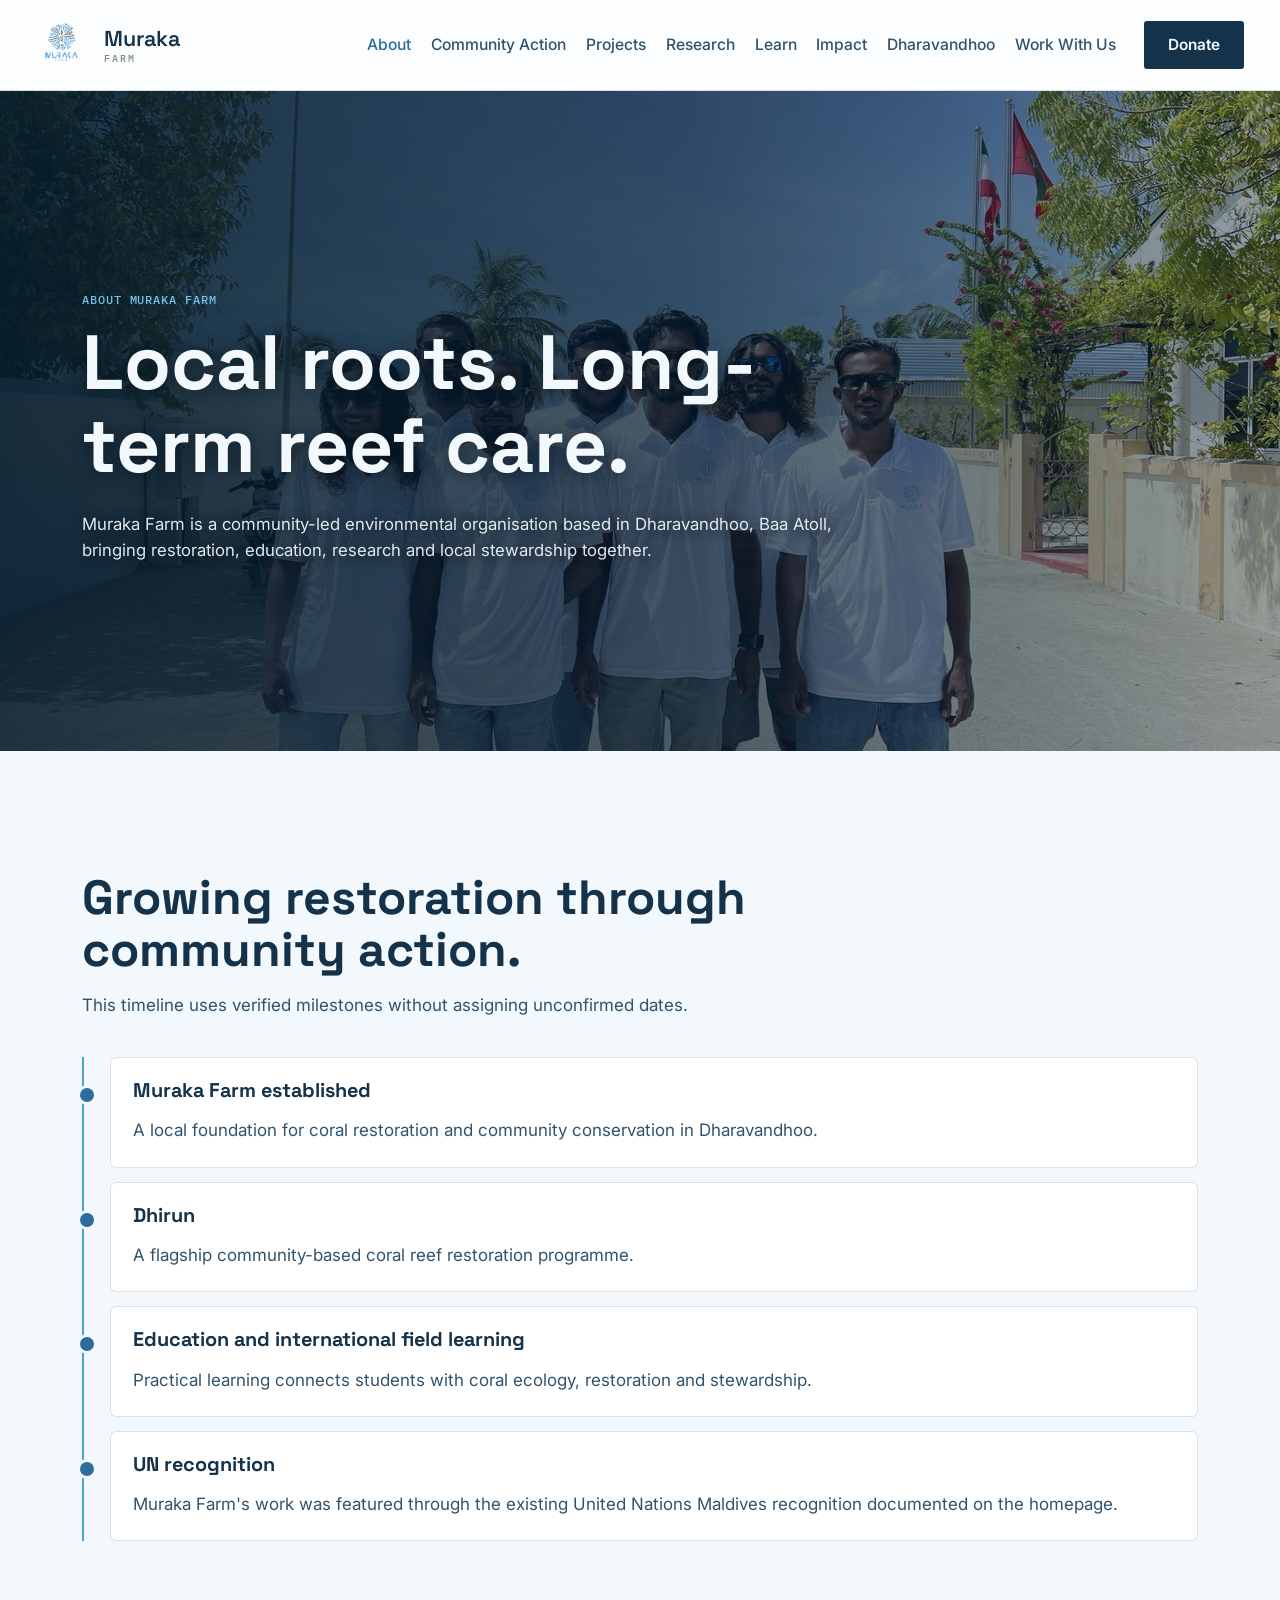
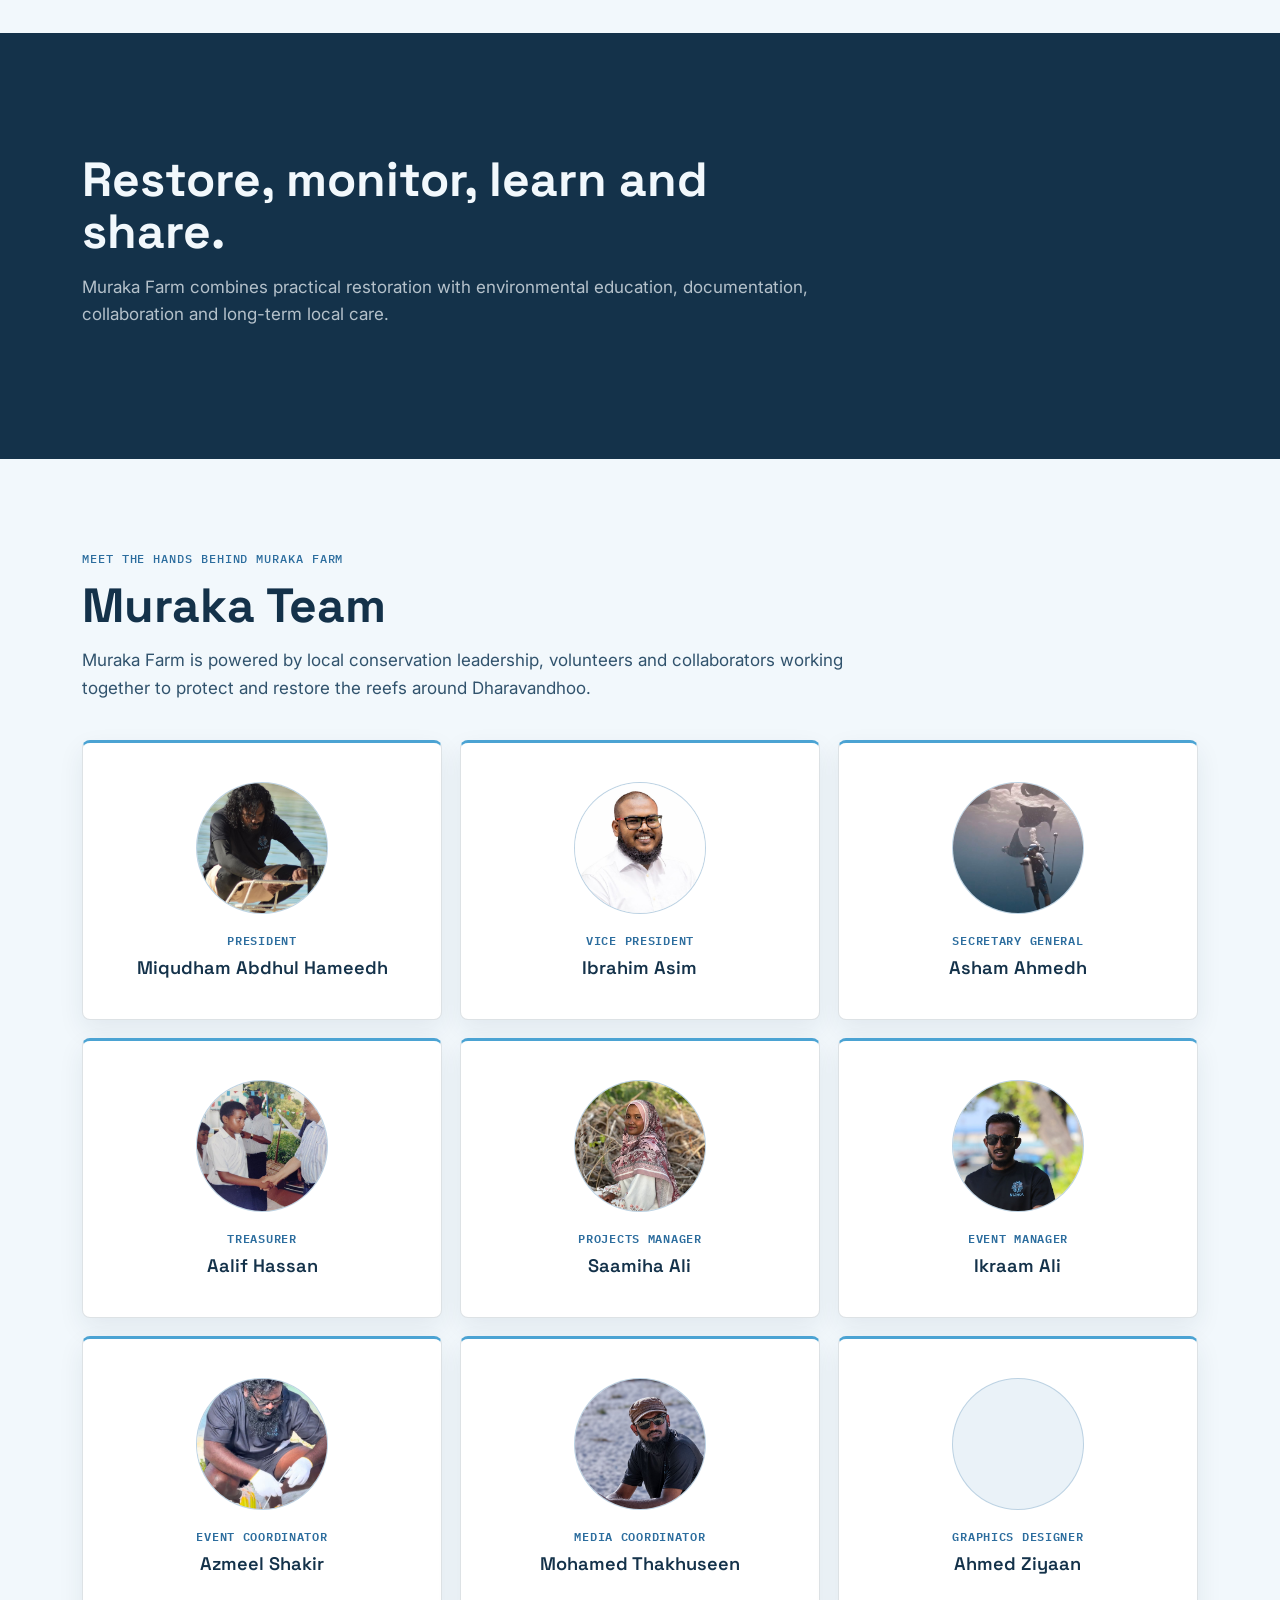
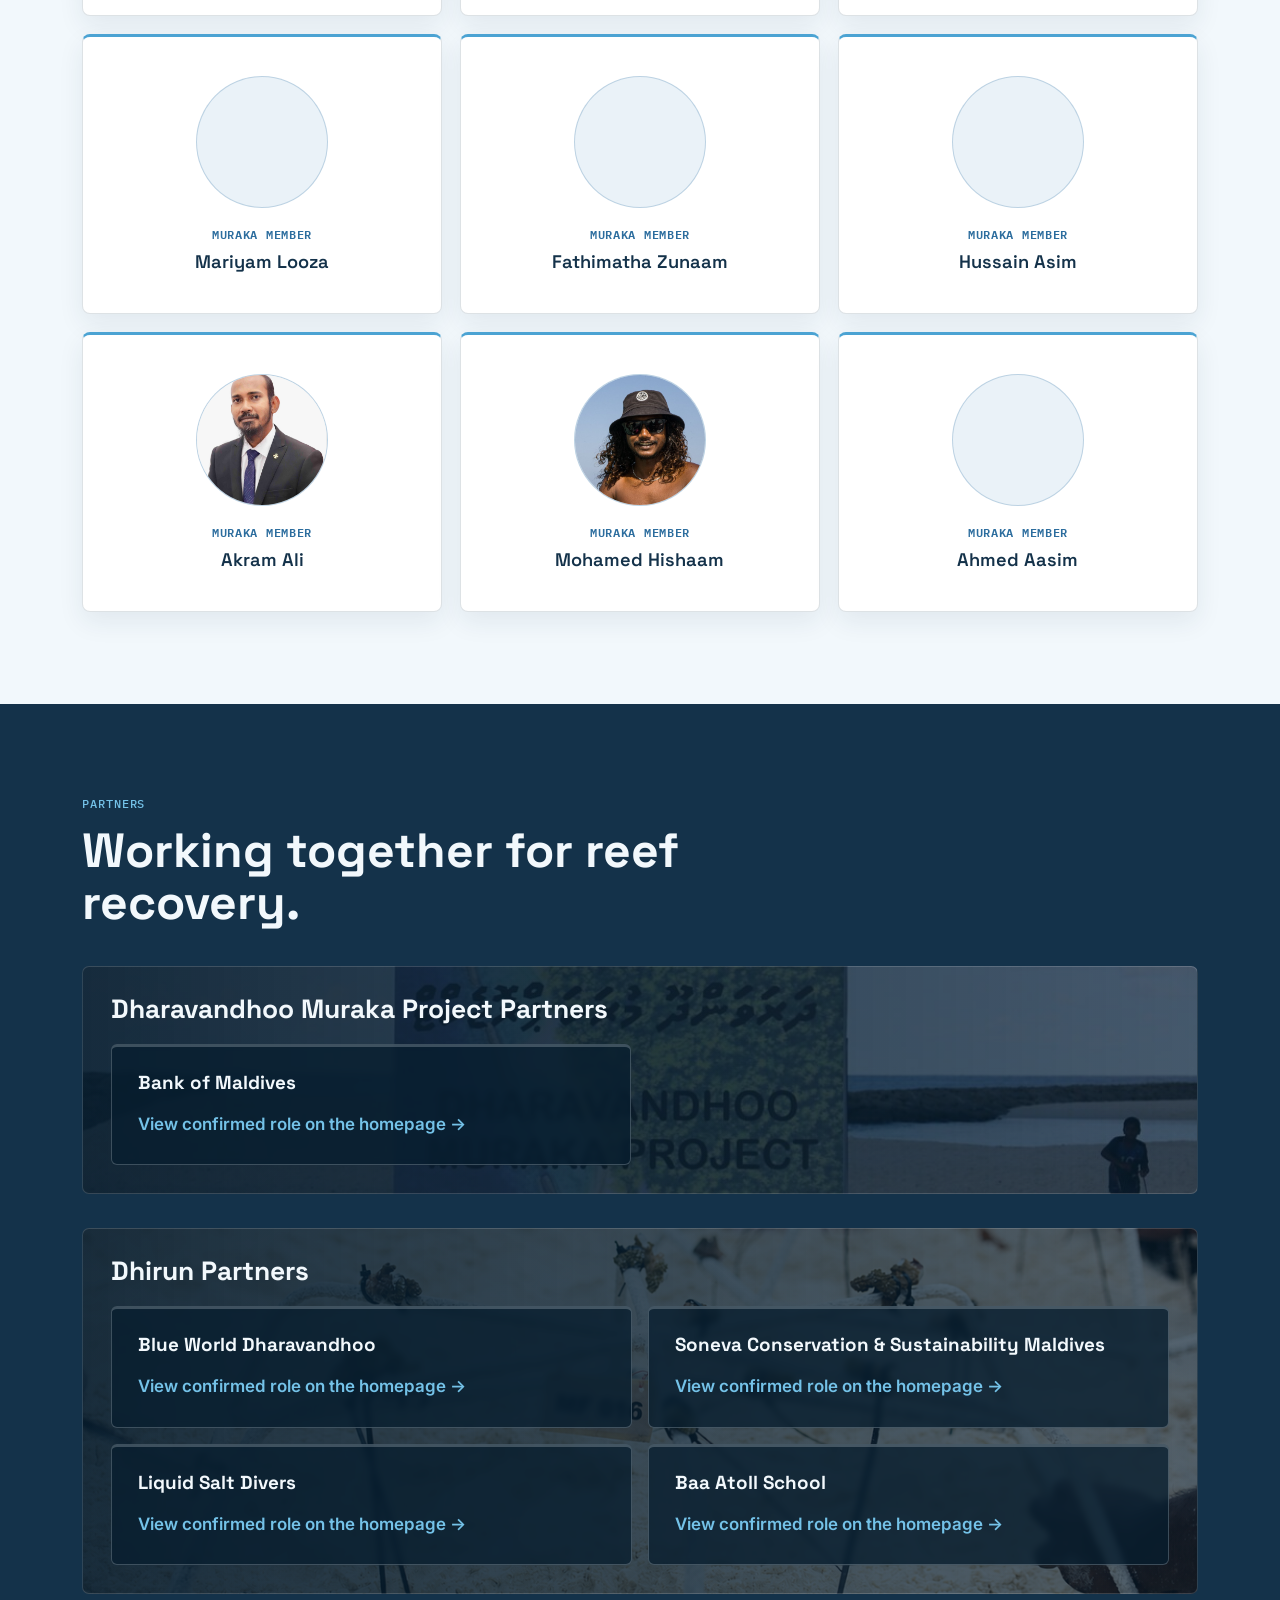
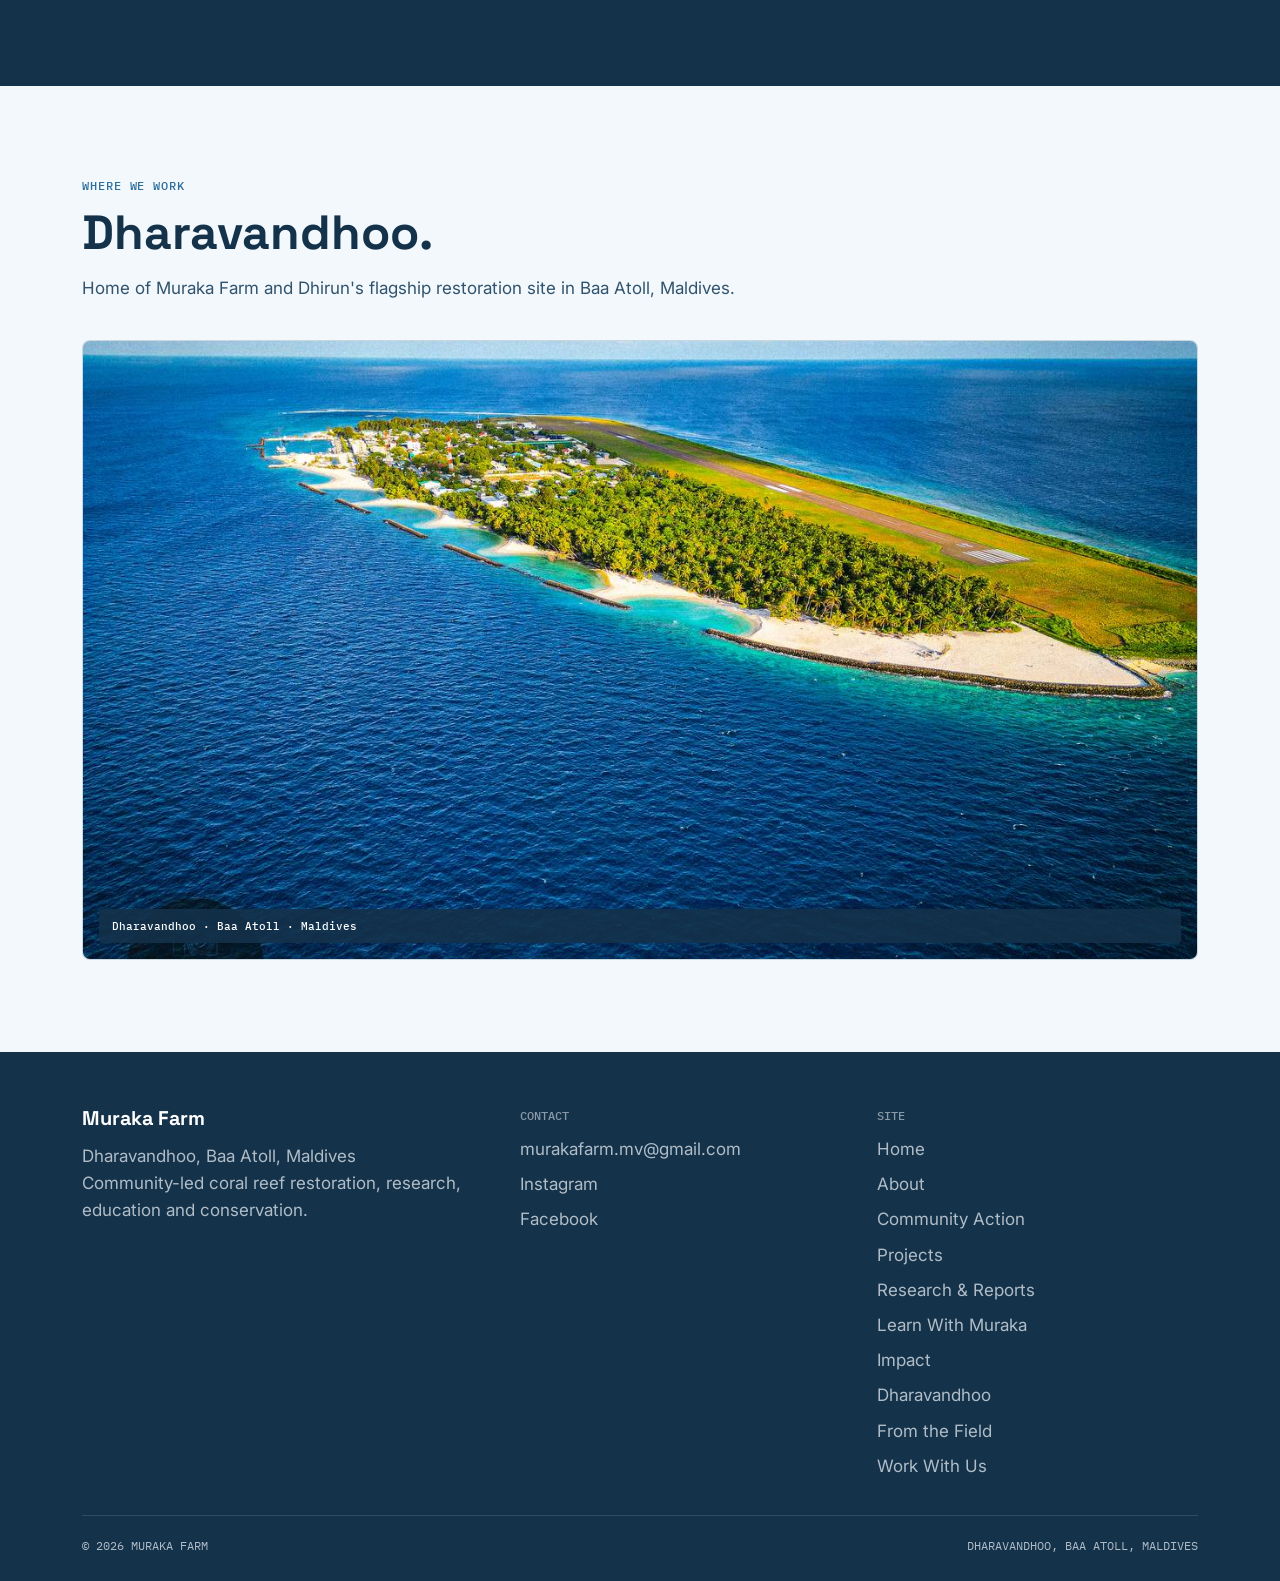
==== commit dd23d12a: "Update about.html" ====
--- a/about.html
+++ b/about.html
@@ -168,7 +168,7 @@
               <li><article class="team-profile-card" aria-label="Media Coordinator profile"><!-- Media Coordinator's profile photograph. --><img class="team-profile-photo" src="images/photo_2026-08-13_21-21-33.jpg" alt="Mohamed Thakhuseen, Media Coordinator" width="960" height="1280" loading="lazy" decoding="async"><p class="team-profile-card__position">Media Coordinator</p><!-- Media Coordinator's name. --><h4>Mohamed Thakhuseen</h4></article></li>
               <li><article class="team-profile-card" aria-label="Graphics Designer profile"><!-- Graphics Designer's profile photograph. --><img class="team-profile-photo" src="images/photo_2026-08-14_14-10-51.jpg" alt="Ahmed Ziyaan, Graphics Designer" width="1008" height="1280" loading="lazy" decoding="async"><p class="team-profile-card__position">Graphics Designer</p><!-- Graphics Designer's name. --><h4>Ahmed Ziyaan</h4></article></li>
               <li><article class="team-profile-card" aria-label="Mariyam Looza, Muraka Member"><!-- Muraka Member's profile photograph. --><img class="team-profile-photo" src="images/photo_2026-08-14_14-00-58.jpg" alt="Mariyam Looza, Muraka Member" width="960" height="1280" loading="lazy" decoding="async"><p class="team-profile-card__position">Muraka Member</p><!-- Muraka Member's name. --><h4>Mariyam Looza</h4></article></li>
-              <li><article class="team-profile-card" aria-label="Fathimatha Zunaam, Muraka Member"><!-- Fathimatha Zunaam's profile photograph. --><img class="team-profile-photo" src="images/IMG_7886.JPG" alt="Fathimatha Zunaam, Muraka Member" width="735" height="980" loading="lazy" decoding="async"><p class="team-profile-card__position">Muraka Member</p><!-- Muraka Member's name. --><h4>Fathimatha Zunaam</h4></article></li>
+              <li><article class="team-profile-card" aria-label="Fathimath Zunam, Muraka Member"><!-- Fathimatha Zunaam's profile photograph. --><img class="team-profile-photo" src="images/IMG_7886.JPG" alt="Fathimatha Zunaam, Muraka Member" width="735" height="980" loading="lazy" decoding="async"><p class="team-profile-card__position">Muraka Member</p><!-- Muraka Member's name. --><h4>Fathimatha Zunaam</h4></article></li>
               <li><article class="team-profile-card" aria-label="Hussain Asim, Muraka Member"><!-- Hussain Asim's profile photograph. --><img class="team-profile-photo" src="images/photo_2026-08-13_22-04-03.jpg" alt="Hussain Asim, Muraka Member" width="960" height="1280" loading="lazy" decoding="async"><p class="team-profile-card__position">Muraka Member</p><!-- Muraka Member's name. --><h4>Hussain Asim</h4></article></li>
               <li><article class="team-profile-card" aria-label="Akram Ali, Muraka Member"><!-- Akram Ali's profile photograph. --><img class="team-profile-photo" src="images/photo_2026-08-14_22-43-56.jpg" alt="Akram Ali, Muraka Member" width="996" height="1280" loading="lazy" decoding="async"><p class="team-profile-card__position">Muraka Member</p><!-- Muraka Member's name. --><h4>Akram Ali</h4></article></li>
               <li><article class="team-profile-card" aria-label="Mohamed Hishaam, Muraka Member"><!-- Mohamed Hishaam's profile photograph. --><img class="team-profile-photo" src="images/photo_2026-08-14_22-20-13.jpg" alt="Mohamed Hishaam, Muraka Member" width="1280" height="855" loading="lazy" decoding="async"><p class="team-profile-card__position">Muraka Member</p><!-- Muraka Member's name. --><h4>Mohamed Hishaam</h4></article></li>
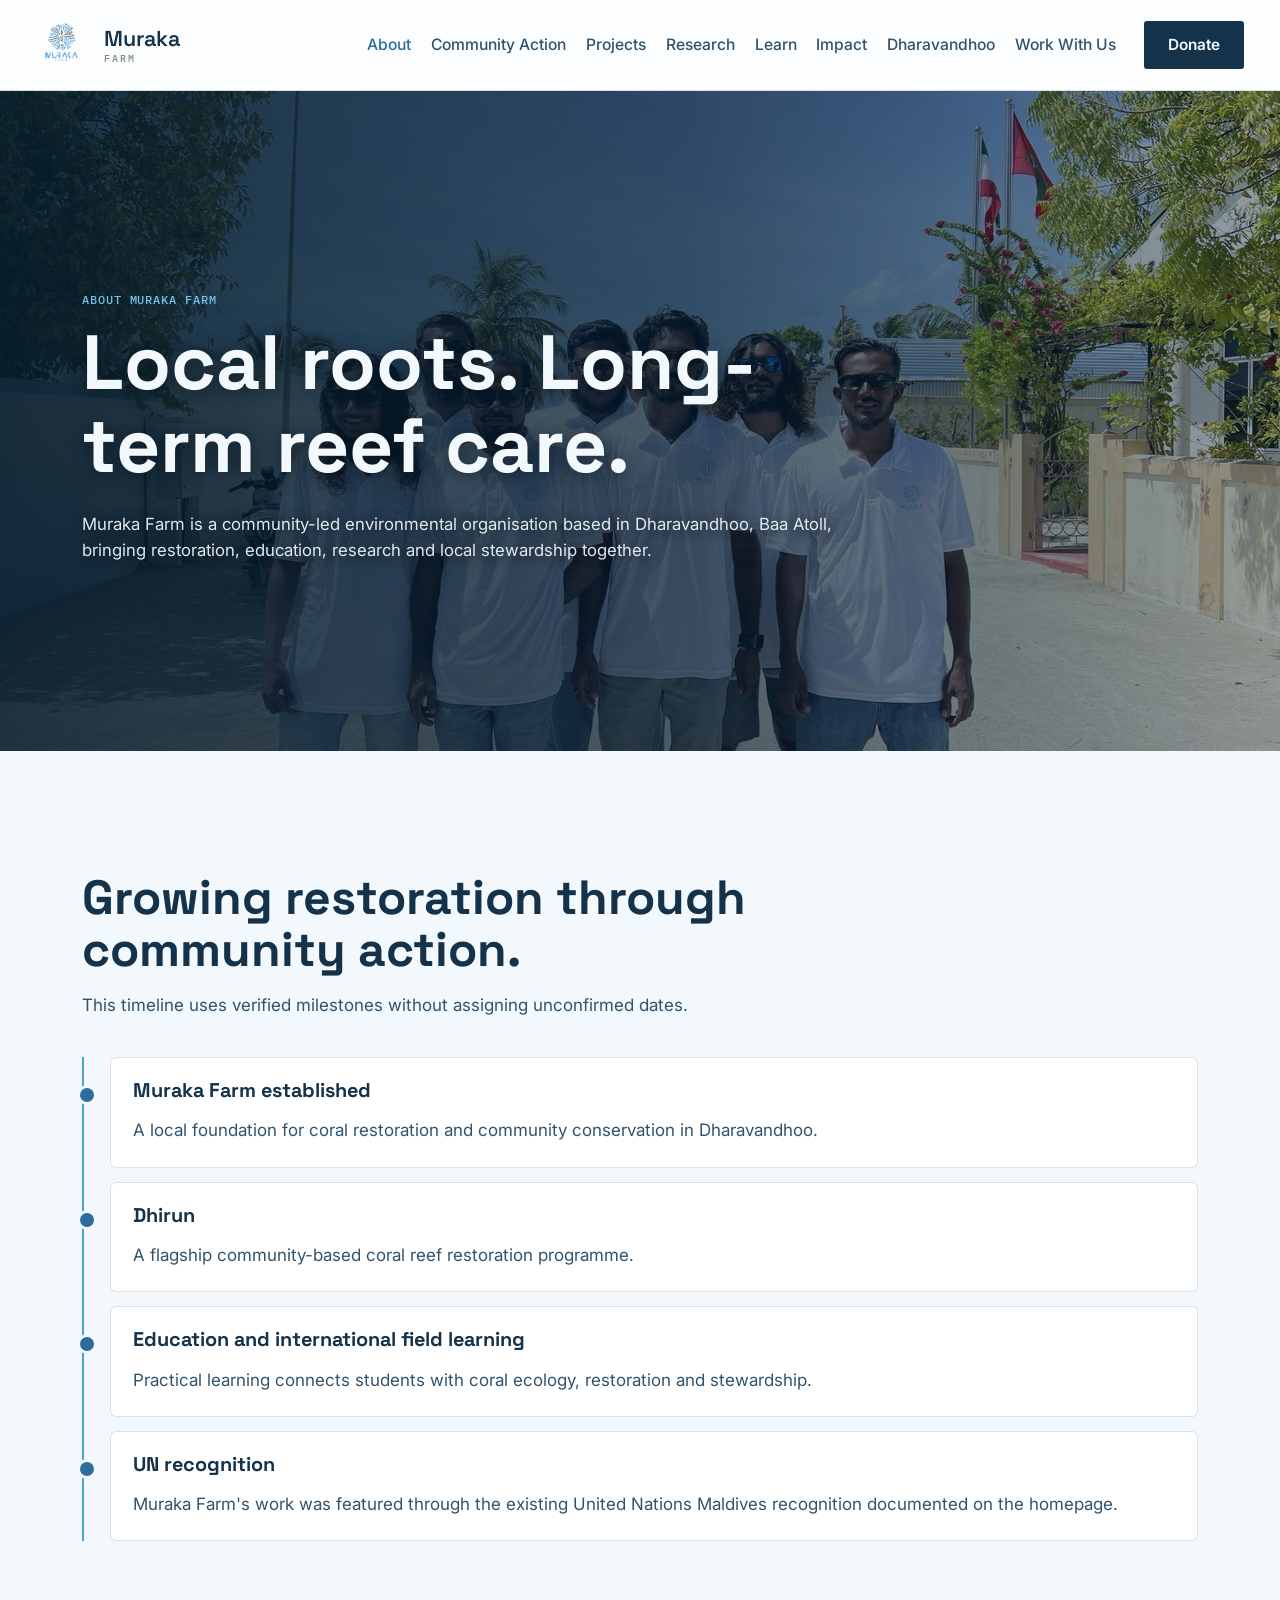
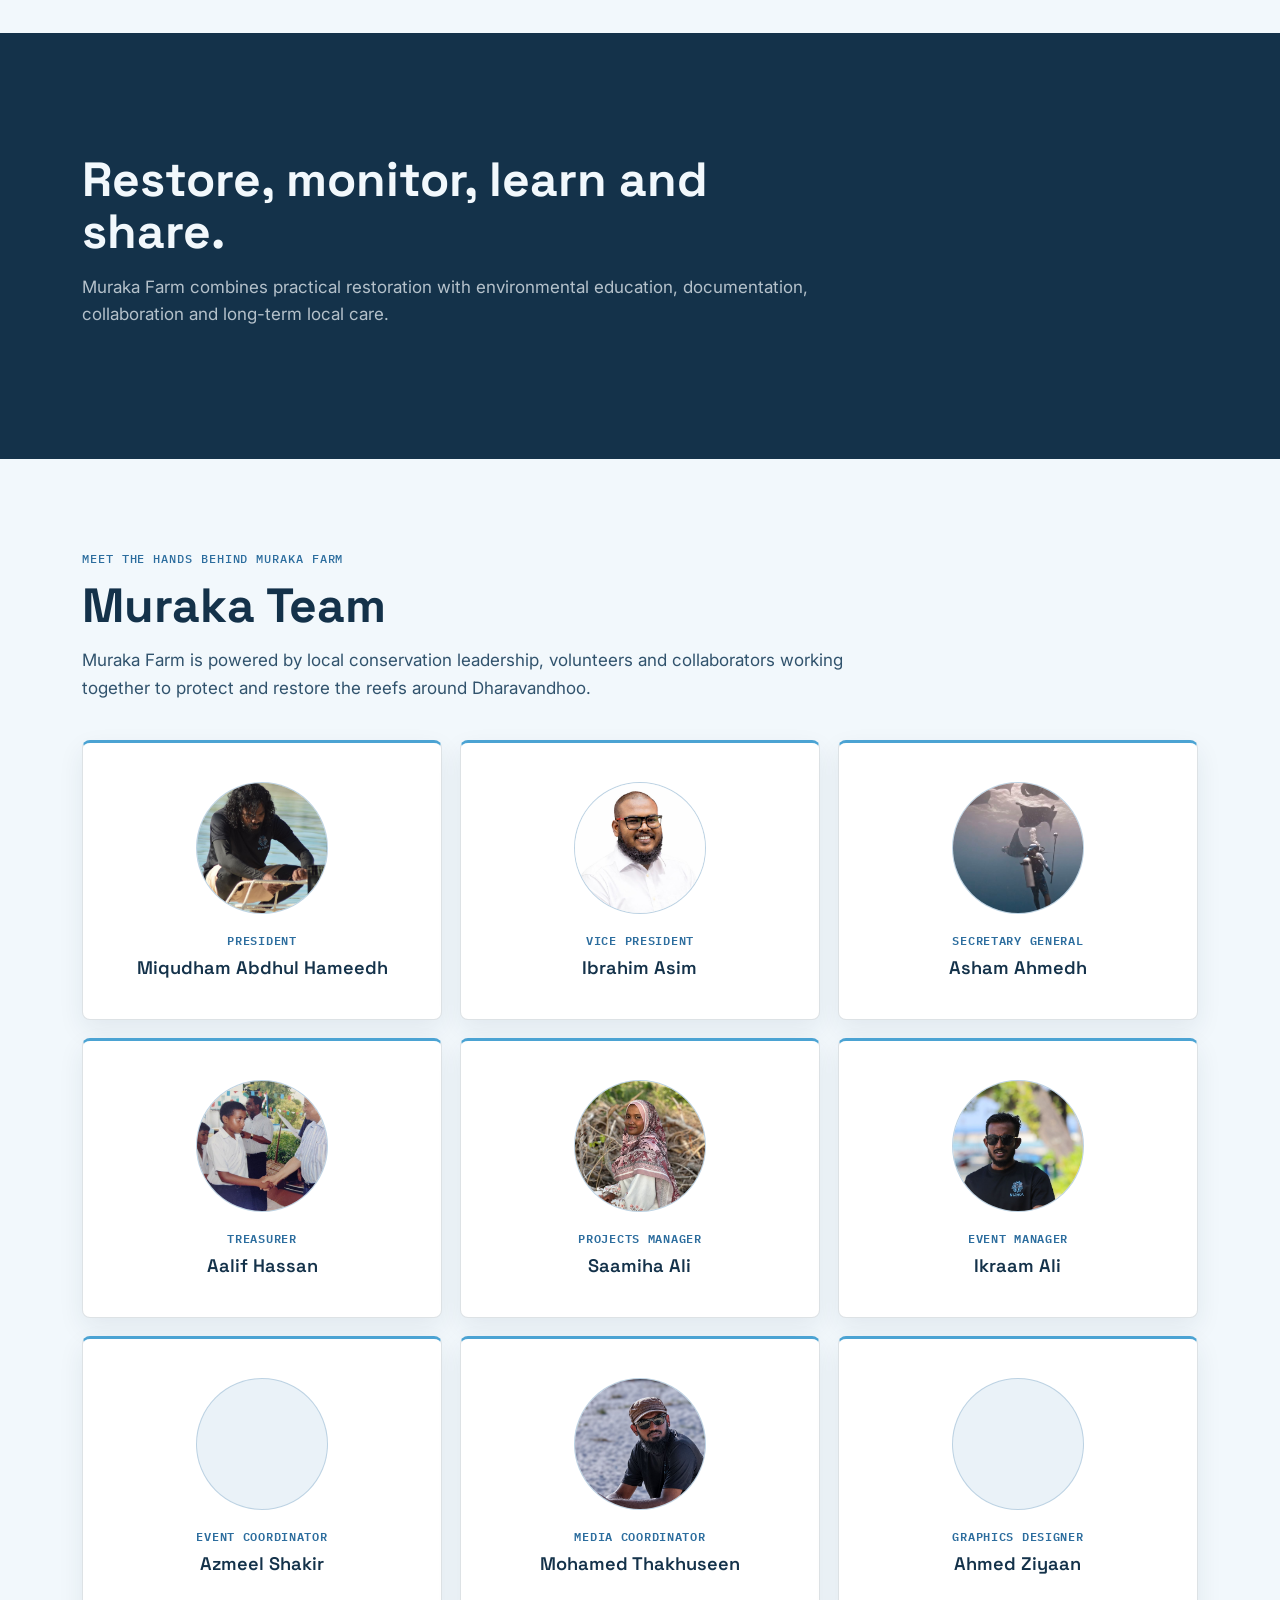
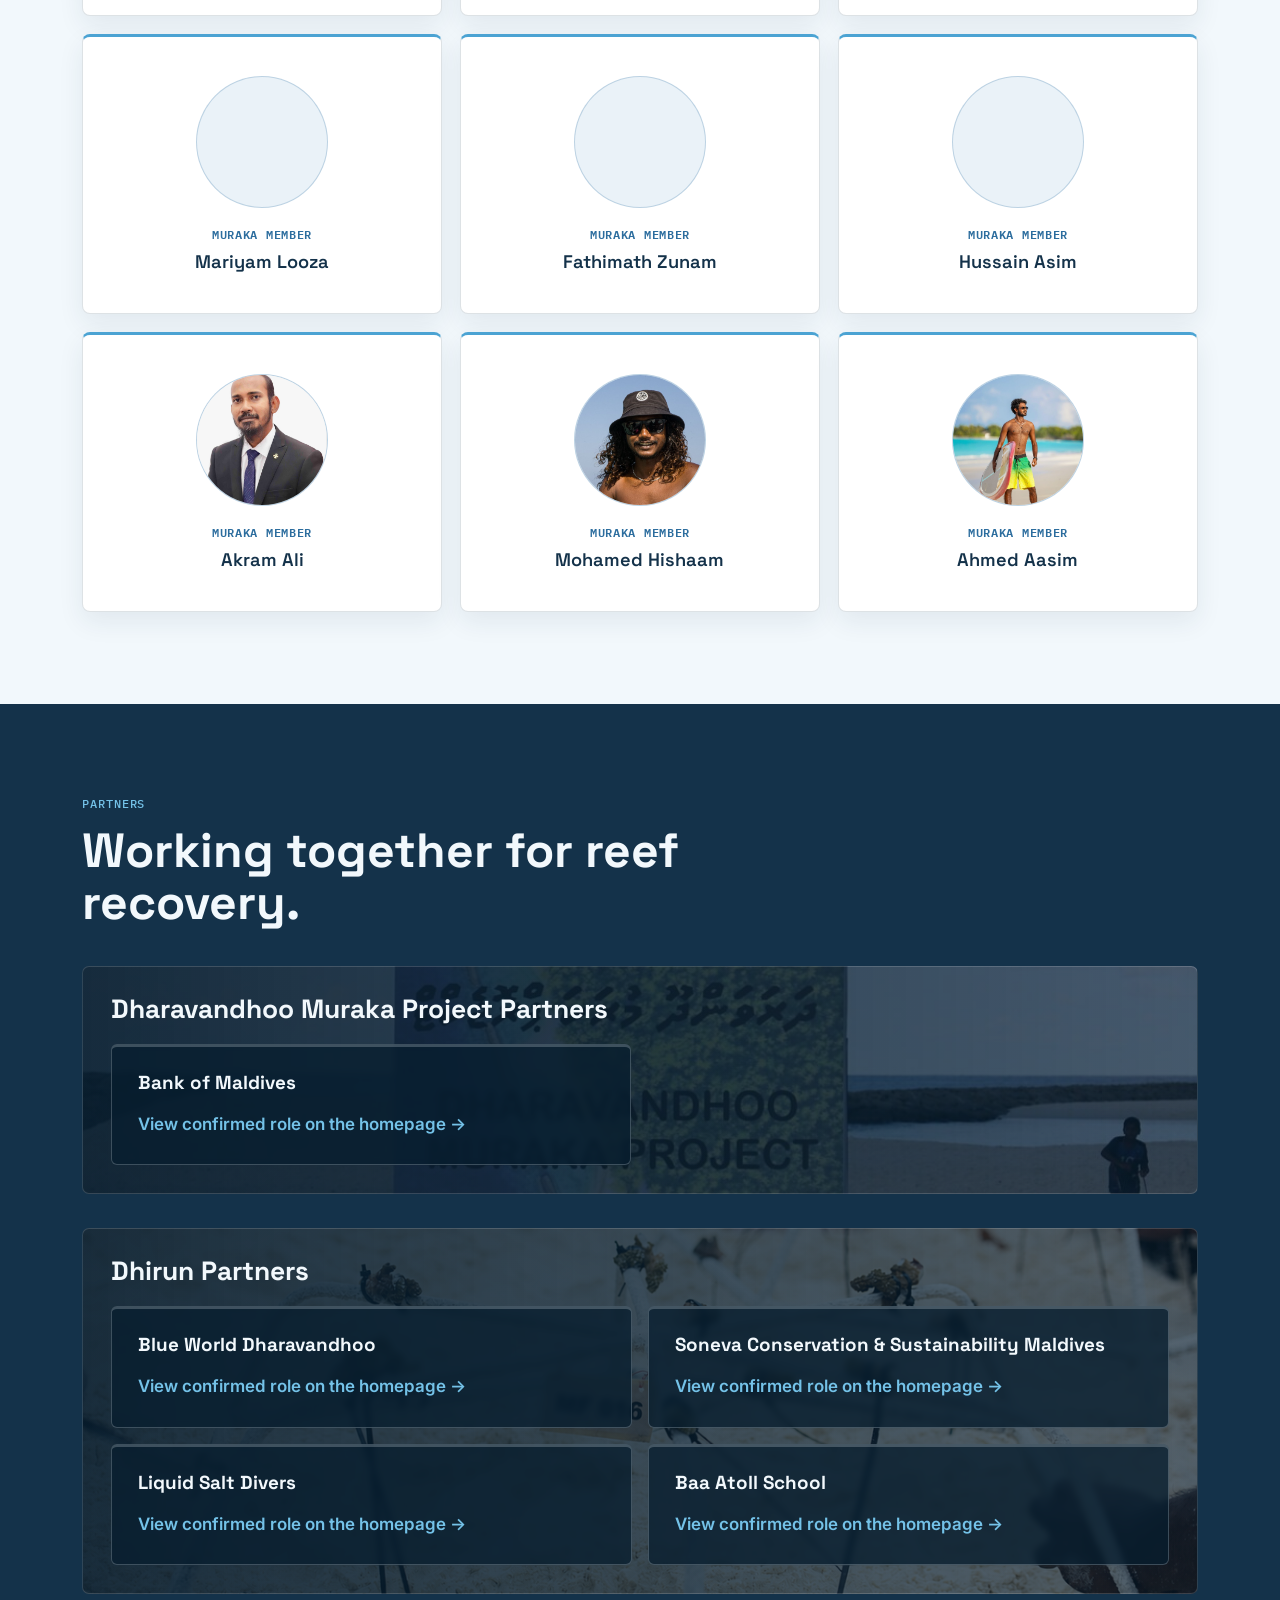
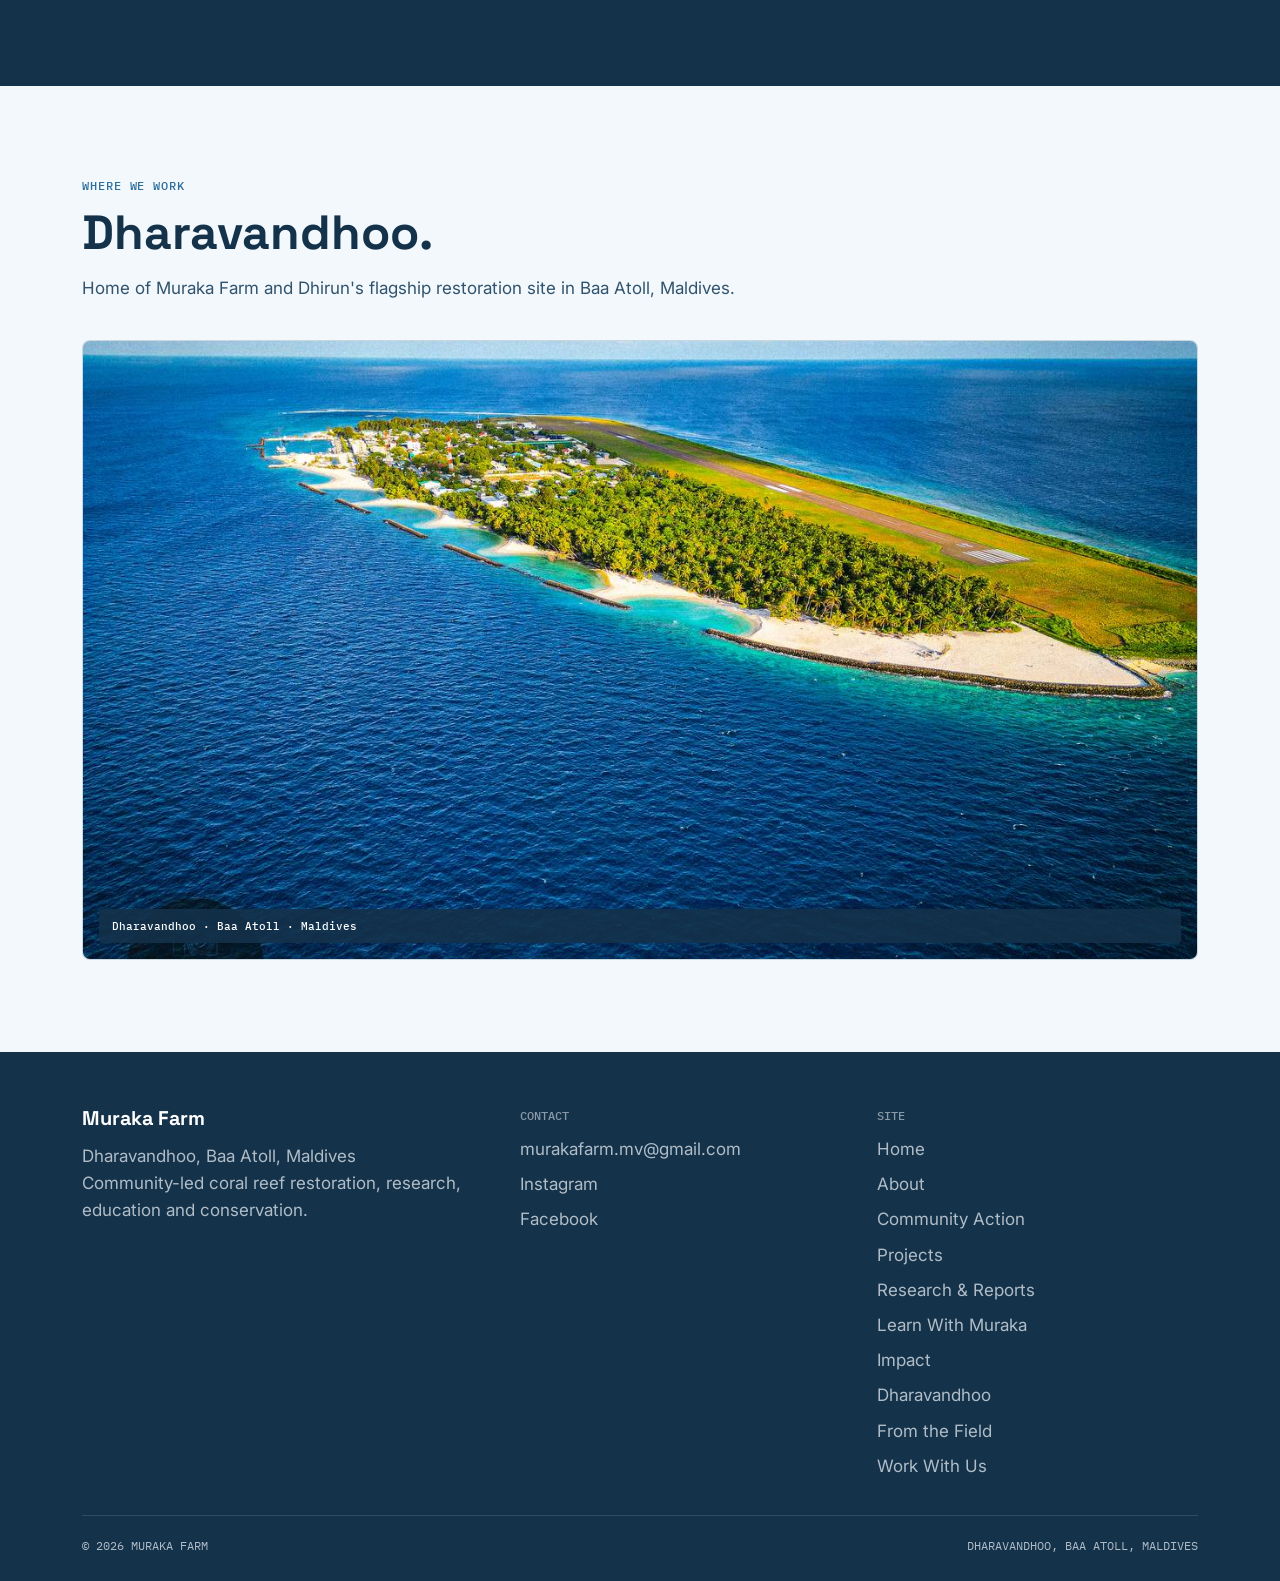
==== commit 605947ee: "Update about.html" ====
--- a/about.html
+++ b/about.html
@@ -168,7 +168,7 @@
               <li><article class="team-profile-card" aria-label="Media Coordinator profile"><!-- Media Coordinator's profile photograph. --><img class="team-profile-photo" src="images/photo_2026-08-13_21-21-33.jpg" alt="Mohamed Thakhuseen, Media Coordinator" width="960" height="1280" loading="lazy" decoding="async"><p class="team-profile-card__position">Media Coordinator</p><!-- Media Coordinator's name. --><h4>Mohamed Thakhuseen</h4></article></li>
               <li><article class="team-profile-card" aria-label="Graphics Designer profile"><!-- Graphics Designer's profile photograph. --><img class="team-profile-photo" src="images/photo_2026-08-14_14-10-51.jpg" alt="Ahmed Ziyaan, Graphics Designer" width="1008" height="1280" loading="lazy" decoding="async"><p class="team-profile-card__position">Graphics Designer</p><!-- Graphics Designer's name. --><h4>Ahmed Ziyaan</h4></article></li>
               <li><article class="team-profile-card" aria-label="Mariyam Looza, Muraka Member"><!-- Muraka Member's profile photograph. --><img class="team-profile-photo" src="images/photo_2026-08-14_14-00-58.jpg" alt="Mariyam Looza, Muraka Member" width="960" height="1280" loading="lazy" decoding="async"><p class="team-profile-card__position">Muraka Member</p><!-- Muraka Member's name. --><h4>Mariyam Looza</h4></article></li>
-              <li><article class="team-profile-card" aria-label="Fathimath Zunam, Muraka Member"><!-- Fathimatha Zunaam's profile photograph. --><img class="team-profile-photo" src="images/IMG_7886.JPG" alt="Fathimatha Zunaam, Muraka Member" width="735" height="980" loading="lazy" decoding="async"><p class="team-profile-card__position">Muraka Member</p><!-- Muraka Member's name. --><h4>Fathimatha Zunaam</h4></article></li>
+              <li><article class="team-profile-card" aria-label="Fathimath Zunam, Muraka Member"><!-- Fathimath Zunam's profile photograph. --><img class="team-profile-photo" src="images/IMG_7886.JPG" alt="Fathimath Zunam, Muraka Member" width="735" height="980" loading="lazy" decoding="async"><p class="team-profile-card__position">Muraka Member</p><!-- Muraka Member's name. --><h4>Fathimath Zunam</h4></article></li>
               <li><article class="team-profile-card" aria-label="Hussain Asim, Muraka Member"><!-- Hussain Asim's profile photograph. --><img class="team-profile-photo" src="images/photo_2026-08-13_22-04-03.jpg" alt="Hussain Asim, Muraka Member" width="960" height="1280" loading="lazy" decoding="async"><p class="team-profile-card__position">Muraka Member</p><!-- Muraka Member's name. --><h4>Hussain Asim</h4></article></li>
               <li><article class="team-profile-card" aria-label="Akram Ali, Muraka Member"><!-- Akram Ali's profile photograph. --><img class="team-profile-photo" src="images/photo_2026-08-14_22-43-56.jpg" alt="Akram Ali, Muraka Member" width="996" height="1280" loading="lazy" decoding="async"><p class="team-profile-card__position">Muraka Member</p><!-- Muraka Member's name. --><h4>Akram Ali</h4></article></li>
               <li><article class="team-profile-card" aria-label="Mohamed Hishaam, Muraka Member"><!-- Mohamed Hishaam's profile photograph. --><img class="team-profile-photo" src="images/photo_2026-08-14_22-20-13.jpg" alt="Mohamed Hishaam, Muraka Member" width="1280" height="855" loading="lazy" decoding="async"><p class="team-profile-card__position">Muraka Member</p><!-- Muraka Member's name. --><h4>Mohamed Hishaam</h4></article></li>
